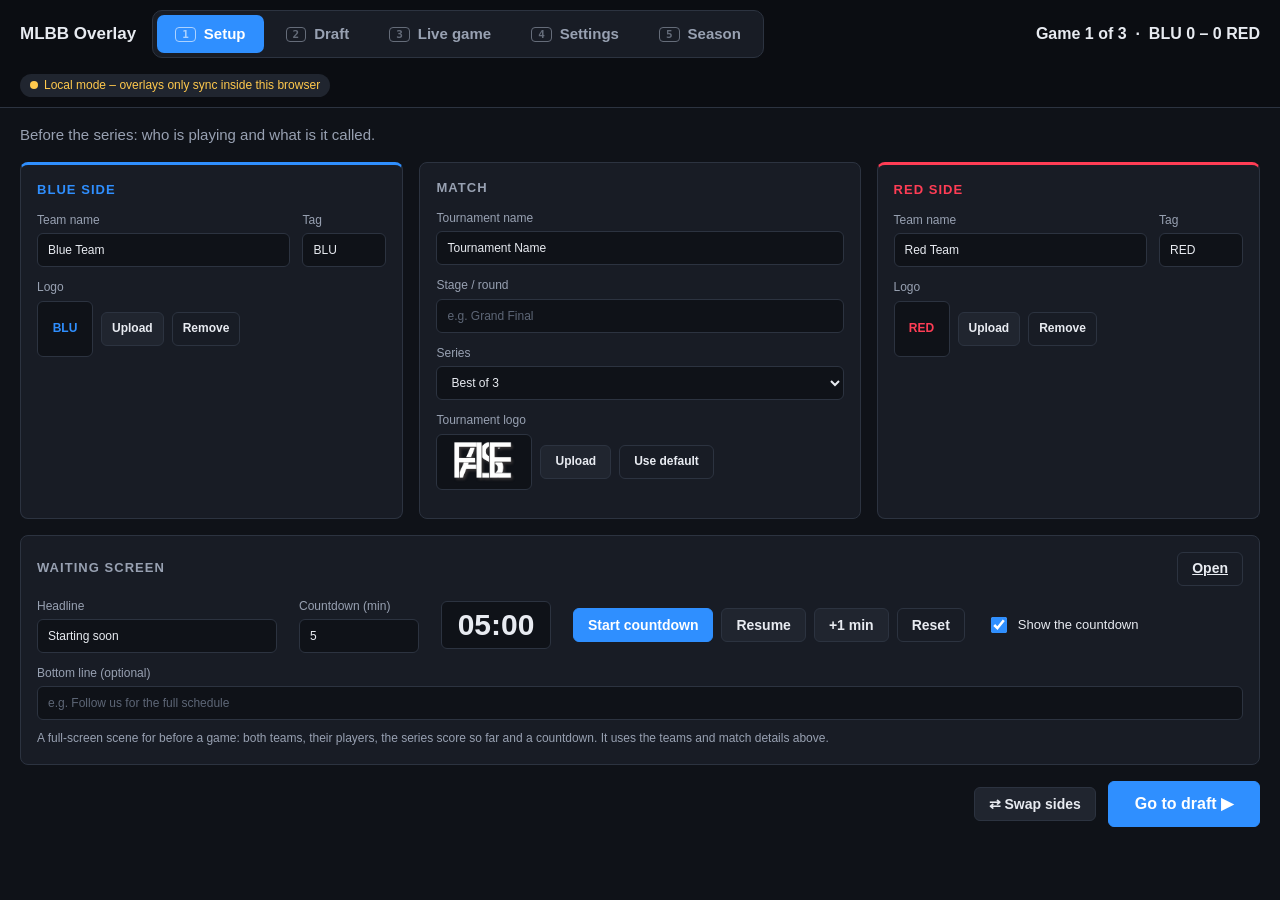
==== control.html @ 4f5f2309 "Centre stage, Season tab, picks position and draft backdrop - Picks position: along the bottom or do" ====
<!DOCTYPE html>
<html lang="en">
<head>
    <meta charset="UTF-8">
    <meta name="viewport" content="width=device-width, initial-scale=1.0">
    <title>MLBB Overlay Control</title>
    <link rel="stylesheet" href="css/control.css">
</head>
<body>
<header class="topbar">
    <h1>MLBB Overlay</h1>
    <!-- One tab per moment of the broadcast, so only what is needed right now is on screen. -->
    <div class="tabs" role="tablist">
        <button type="button" class="tab" role="tab" data-tab="setup"><kbd>1</kbd> Setup</button>
        <button type="button" class="tab" role="tab" data-tab="draft"><kbd>2</kbd> Draft</button>
        <button type="button" class="tab" role="tab" data-tab="live"><kbd>3</kbd> Live game</button>
        <button type="button" class="tab" role="tab" data-tab="settings"><kbd>4</kbd> Settings</button>
        <button type="button" class="tab" role="tab" data-tab="season"><kbd>5</kbd> Season</button>
    </div>
    <div class="summary" id="summary"></div>
    <span class="status" id="status">Connecting…</span>
</header>

<main>
    <!-- ================= SETUP: who is playing ================= -->
    <section class="panel" data-panel="setup">
        <p class="lead">Before the series: who is playing and what is it called.</p>
        <div class="row3">
            <div class="card team blue" id="team-blue"></div>

            <div class="card match">
                <h2>Match</h2>
                <label class="field">Tournament name
                    <input type="text" data-bind="tournament.name" placeholder="Tournament name">
                </label>
                <label class="field">Stage / round
                    <input type="text" data-bind="tournament.stage" placeholder="e.g. Grand Final">
                </label>
                <label class="field">Series
                    <select data-bind="tournament.bestOf" data-num>
                        <option value="1">Best of 1</option>
                        <option value="3">Best of 3</option>
                        <option value="5">Best of 5</option>
                        <option value="7">Best of 7</option>
                    </select>
                </label>
                <div class="field">Tournament logo
                    <div class="logo-row">
                        <div class="logo-preview wide" id="tour-logo-preview"></div>
                        <label class="btn">Upload<input type="file" accept="image/*" id="tour-logo-file" hidden></label>
                        <button type="button" class="btn ghost" data-act="tour-logo-clear">Use default</button>
                    </div>
                </div>
            </div>

            <div class="card team red" id="team-red"></div>
        </div>
        <div class="card">
            <div class="card-head">
                <h2>Waiting screen</h2>
                <a class="btn ghost" href="idle.html" target="_blank">Open</a>
            </div>
            <div class="options idle-row">
                <label class="field medium">Headline
                    <input type="text" list="idle-titles" data-bind="idle.title" placeholder="Starting soon">
                </label>
                <label class="field small">Countdown (min)<input type="number" min="0" max="180" data-bind="idle.minutes" data-num></label>
                <div class="timer-box" id="idle-left">05:00</div>
                <div class="actions">
                    <button type="button" class="btn primary" data-act="idle-start">Start countdown</button>
                    <button type="button" class="btn" data-act="idle-toggle" id="idle-toggle">Pause</button>
                    <button type="button" class="btn" data-act="idle-add">+1 min</button>
                    <button type="button" class="btn ghost" data-act="idle-reset">Reset</button>
                </div>
                <label class="check"><input type="checkbox" data-bind="idle.showTimer"> Show the countdown</label>
            </div>
            <label class="field idle-msg-field">Bottom line (optional)
                <input type="text" data-bind="idle.message" placeholder="e.g. Follow us for the full schedule">
            </label>
            <datalist id="idle-titles">
                <option value="Starting soon"></option>
                <option value="Next game starting soon"></option>
                <option value="Be right back"></option>
                <option value="Break time"></option>
                <option value="Thanks for watching"></option>
            </datalist>
            <p class="hint">A full-screen scene for before a game: both teams, their players, the series score so far and a countdown. It uses the teams and match details above.</p>
        </div>

        <div class="next-step">
            <button type="button" class="btn" data-act="swap-sides">⇄ Swap sides</button>
            <button type="button" class="btn primary big" data-goto="draft">Go to draft ▶</button>
        </div>
    </section>

    <!-- ================= DRAFT: picks and bans only ================= -->
    <section class="panel" data-panel="draft">
        <div class="card draft">
            <div class="draft-head">
                <div class="phase-box" id="phase-box">
                    <span class="phase-step" id="phase-step"></span>
                    <span class="phase-name" id="phase-name"></span>
                </div>
                <div class="timer-box" id="timer-box">60</div>
                <div class="actions">
                    <button type="button" class="btn primary" data-act="timer-toggle" id="timer-toggle">Start timer</button>
                    <button type="button" class="btn" data-act="timer-restart">Restart timer</button>
                    <button type="button" class="btn" data-act="step-prev">◀ Previous phase</button>
                    <button type="button" class="btn" data-act="step-next">Next phase ▶</button>
                    <button type="button" class="btn" data-act="undo" id="undo">Undo</button>
                    <button type="button" class="btn ghost danger" data-act="reset-draft">Reset draft</button>
                </div>
                <label class="check onair"><input type="checkbox" data-bind="draft.visible"> Draft overlay on screen</label>
            </div>

            <div class="effect-row">
                <span class="effect-label">Battlefield effect</span>
                <select class="effect-select" aria-label="Battlefield effect"></select>
                <input type="text" class="effect-input" data-bind="tournament.effect" placeholder="or type another" aria-label="Battlefield effect, typed">
            </div>

            <div class="board">
                <div class="board-side blue" id="board-blue"></div>
                <div class="board-side red" id="board-red"></div>
            </div>
            <p class="hint" id="target-hint"></p>
            <div class="played" id="played" hidden>
                <div class="played-side blue" id="played-blue"></div>
                <div class="played-side red" id="played-red"></div>
                <div class="played-foot">
                    <span class="hint">These stay locked when you reset the draft, so a draft can be redone mid-series.</span>
                    <button type="button" class="btn ghost danger" id="clear-played" data-act="clear-played">Clear played heroes</button>
                </div>
            </div>

            <div class="picker">
                <div class="picker-head">
                    <input type="search" id="search" placeholder="Search hero…  (press / to focus, Enter to lock the first result)" autocomplete="off">
                    <div class="roles" id="roles"></div>
                </div>
                <div class="hero-grid" id="hero-grid"></div>
            </div>
        </div>
        <div class="next-step" id="draft-done" hidden>
            <span>Draft complete.</span>
            <button type="button" class="btn primary big" data-goto="live">Go to live game ▶</button>
        </div>
    </section>

    <!-- ================= LIVE: the game is being played ================= -->
    <section class="panel" data-panel="live">
        <div class="card scorecard">
            <div class="score-side blue">
                <div class="score-name" id="live-name-blue"></div>
                <div class="stepper huge">
                    <button type="button" data-act="score-down" data-side="blue" aria-label="Remove a blue win">−</button>
                    <output id="score-blue">0</output>
                    <button type="button" data-act="score-up" data-side="blue" aria-label="Add a blue win">+</button>
                </div>
                <div class="stats-ctl" id="stats-blue"></div>
            </div>
            <div class="score-mid">
                <div class="score-label">Game</div>
                <div class="stepper">
                    <button type="button" data-act="game-down" aria-label="Previous game">−</button>
                    <output id="game-no">1</output>
                    <button type="button" id="game-up" data-act="game-up" aria-label="Next game number">+</button>
                </div>
                <div class="score-label" id="series-label"></div>
                <label class="check onair"><input type="checkbox" data-bind="scoreboard.visible"> Scoreboard on screen</label>
            </div>
            <div class="score-side red">
                <div class="score-name" id="live-name-red"></div>
                <div class="stepper huge">
                    <button type="button" data-act="score-down" data-side="red" aria-label="Remove a red win">−</button>
                    <output id="score-red">0</output>
                    <button type="button" data-act="score-up" data-side="red" aria-label="Add a red win">+</button>
                </div>
                <div class="stats-ctl" id="stats-red"></div>
            </div>
            <div class="effect-row">
                <span class="effect-label">Battlefield effect</span>
                <select class="effect-select" aria-label="Battlefield effect"></select>
                <input type="text" class="effect-input" data-bind="tournament.effect" placeholder="or type another" aria-label="Battlefield effect, typed">
            </div>
        </div>

        <div class="card">
            <div class="card-head">
                <h2>Announce on screen</h2>
                <button type="button" class="btn ghost" id="event-hide">Hide banner now</button>
            </div>
            <div class="events" id="events"></div>
            <p class="hint">One press plays the animation once on the scoreboard overlay. Nothing plays by itself.</p>
        </div>

        <div class="card">
            <div class="card-head">
                <h2>MVP of the game</h2>
                <label class="check onair"><input type="checkbox" data-bind="mvp.visible"> MVP screen on</label>
            </div>
            <div class="mvp-picks">
                <div class="mvp-side blue" id="mvp-picks-blue"></div>
                <div class="mvp-side red" id="mvp-picks-red"></div>
            </div>
            <div class="options mvp-fields">
                <label class="field medium">Player name<input type="text" data-bind="mvp.player" placeholder="Pick a hero above"></label>
                <label class="field tiny">Kills<input type="text" inputmode="numeric" data-bind="mvp.k"></label>
                <label class="field tiny">Deaths<input type="text" inputmode="numeric" data-bind="mvp.d"></label>
                <label class="field tiny">Assists<input type="text" inputmode="numeric" data-bind="mvp.a"></label>
                <label class="field small mvp-extra">Gold<input type="text" data-bind="mvp.gold" placeholder="e.g. 12.4k"></label>
                <label class="field small mvp-extra">Damage<input type="text" data-bind="mvp.damage" placeholder="e.g. 86k"></label>
                <label class="field small mvp-extra">Rating<input type="text" data-bind="mvp.rating" placeholder="e.g. 11.2"></label>
                <label class="check"><input type="checkbox" data-bind="mvp.kdaOnly"> KDA only</label>
                <button type="button" class="btn ghost" data-act="mvp-clear">Clear MVP</button>
            </div>
            <div class="options mvp-fields mvp-loop">
                <label class="check"><input type="checkbox" data-bind="mvp.loop"> Alternate with the winning team</label>
                <label class="field tiny">Seconds each<input type="number" min="3" max="120" data-bind="mvp.seconds" data-num></label>
                <label class="field medium">Winning team
                    <select id="mvp-winner" aria-label="Winning team"></select>
                </label>
            </div>
            <p class="hint">Click the MVP&rsquo;s hero, type the numbers from the results screen, then switch the screen on. Do this before pressing who won below, because that clears the picks. The MVP itself stays as it is until you change it. With &ldquo;Alternate&rdquo; ticked the screen loops between the winning team and the MVP; pressing who won sets the winner for you.</p>
        </div>

        <div class="card">
            <h2>Game finished &ndash; who won?</h2>
            <div class="winners">
                <button type="button" class="wbtn blue" id="win-blue" data-act="win" data-side="blue"></button>
                <button type="button" class="wbtn red" id="win-red" data-act="win" data-side="red"></button>
            </div>
            <p class="result" id="series-result" hidden></p>
            <div class="actions">
                <label class="check"><input type="checkbox" id="swap-on-next"> Swap sides for the next game</label>
                <button type="button" class="btn ghost" id="next-game" data-act="next-game">Next game without a result</button>
                <button type="button" class="btn ghost danger" data-act="reset-series">Reset series</button>
            </div>
            <p class="hint">One press adds the win, bumps the game number, clears the draft and takes you to the Draft tab. If that win decides the series, it only adds the win. Pressed the wrong one? Use Undo on the Draft tab, or the &minus; next to the score.</p>
        </div>
    </section>

    <!-- ================= SETTINGS: set once, then leave alone ================= -->
    <section class="panel" data-panel="settings">
        <div class="card design-card">
            <h2>Show design</h2>
            <div class="options">
                <label class="field medium">One look for the draft, scoreboard and MVP screen
                    <select data-bind="design" id="design">
                        <option value="classic">Classic</option>
                        <option value="slant">Slant</option>
                        <option value="glass">Glass</option>
                        <option value="studio">Studio</option>
                        <option value="neon">Neon</option>
                        <option value="prestige">Prestige</option>
                        <option value="championship">Championship</option>
                    </select>
                </label>
                <p class="hint" id="design-hint"></p>
            </div>
        </div>
        <div class="row2">
            <div class="card">
                <h2>Draft overlay</h2>
                <div class="options">
                    <label class="field small">Draft mode
                        <select data-bind="draft.mode">
                            <option value="normal">Normal</option>
                            <option value="fearless">Fearless</option>
                        </select>
                    </label>
                    <label class="field medium" id="scope-field" hidden>Played heroes are locked for
                        <select data-bind="draft.fearlessScope">
                            <option value="both">Both teams</option>
                            <option value="team">Only the team that picked them</option>
                        </select>
                    </label>
                    <label class="field medium">Picks position
                        <select data-bind="draft.layout">
                            <option value="auto">Follow the design</option>
                            <option value="bottom">Along the bottom</option>
                            <option value="sides">Left and right edges</option>
                        </select>
                    </label>
                    <label class="field medium">Centre stage (picks on the edges)
                        <select data-bind="draft.stage">
                            <option value="off">Off &ndash; leave it clear</option>
                            <option value="story">Draft story</option>
                            <option value="info">Season info</option>
                            <option value="media">Media</option>
                        </select>
                    </label>
                    <label class="field small">Bans per team
                        <select data-bind="draft.banCount" data-num id="ban-count">
                            <option value="5">5</option>
                            <option value="3">3</option>
                        </select>
                    </label>
                    <label class="field small">Ban time (s)<input type="number" min="5" max="300" data-bind="draft.banTime" data-num></label>
                    <label class="field small">Pick time (s)<input type="number" min="5" max="300" data-bind="draft.pickTime" data-num></label>
                </div>
                <label class="check"><input type="checkbox" data-bind="draft.background"> Animated background behind the draft (fills the whole screen, in the show design)</label>
                <label class="check"><input type="checkbox" data-bind="draft.autoTimer"> Start the timer automatically on each new phase</label>
                <label class="check"><input type="checkbox" data-bind="draft.autoAdvance"> Skip to the next phase when the timer hits 0</label>
                <p class="hint" id="stage-hint"></p>
                <p class="hint">Picks position works with every design. &ldquo;Follow the design&rdquo; puts them along the bottom, except in Studio where they go down the left and right edges. Bans per team can only be changed before the draft starts.</p>
            </div>

            <div class="card">
                <h2>Scoreboard overlay</h2>
                <div class="options">
                    <label class="field medium">Layout
                        <select data-bind="scoreboard.layout">
                            <option value="split">Split – either side of the in-game score</option>
                            <option value="bar">Bar – one solid strip</option>
                        </select>
                    </label>
                    <label class="field small">Centre gap (px)<input type="number" min="0" max="1200" step="10" data-bind="scoreboard.gap" data-num></label>
                    <label class="field small">Top offset (px)<input type="number" min="0" max="1000" step="2" data-bind="scoreboard.top" data-num></label>
                </div>
                <label class="check"><input type="checkbox" data-bind="scoreboard.showInfo"> Show tournament / game info</label>
                <label class="check"><input type="checkbox" data-bind="scoreboard.showStats"> Show turrets / turtles / lords under each team</label>
                <hr>
                <div class="options">
                    <label class="check"><input type="checkbox" data-bind="scoreboard.showEffect"> Show the battlefield effect panel</label>
                    <label class="field small">Panel corner
                        <select data-bind="scoreboard.effectSide">
                            <option value="right">Top right</option>
                            <option value="left">Top left</option>
                        </select>
                    </label>
                    <label class="field small">Panel top (px)<input type="number" min="0" max="1000" step="2" data-bind="scoreboard.effectTop" data-num></label>
                </div>
                <hr>
                <div class="options">
                    <label class="field medium">Centre of the bar
                        <select data-bind="scoreboard.middle" id="sb-middle">
                            <option value="info">Tournament / game text</option>
                            <option value="logo">Tournament logo</option>
                            <option value="image">Custom image</option>
                        </select>
                    </label>
                    <div class="field" id="sb-image-field" hidden>Custom image
                        <div class="logo-row">
                            <div class="logo-preview wide" id="sb-image-preview"></div>
                            <label class="btn">Upload<input type="file" accept="image/*" data-image="scoreboard" hidden></label>
                            <button type="button" class="btn ghost" data-act="sb-image-clear">Remove</button>
                        </div>
                    </div>
                </div>
                <p class="hint" id="sb-middle-hint"></p>
                <p class="hint">In Split layout, widen the centre gap until the two plates clear the game’s own kill / gold display.</p>
            </div>
        </div>

        <div class="row2">
            <div class="card">
                <h2>Announcement banner</h2>
                <div class="options">
                    <label class="field small">Top offset (px)<input type="number" min="0" max="900" step="10" data-bind="banner.top" data-num></label>
                    <label class="field small">Stays for (s)<input type="number" min="2" max="20" data-bind="banner.seconds" data-num></label>
                </div>
                <p class="hint">Where the Turtle / Lord banners appear on the scoreboard overlay and how long they stay.</p>
            </div>

            <div class="card">
                <h2>OBS browser sources</h2>
                <div class="url-row"><span>Draft</span><code id="url-draft"></code><button type="button" class="btn" data-copy="url-draft">Copy</button><a class="btn ghost" href="draft.html" target="_blank">Open</a></div>
                <div class="url-row"><span>Scoreboard</span><code id="url-scoreboard"></code><button type="button" class="btn" data-copy="url-scoreboard">Copy</button><a class="btn ghost" href="scoreboard.html" target="_blank">Open</a></div>
                <div class="url-row"><span>MVP</span><code id="url-mvp"></code><button type="button" class="btn" data-copy="url-mvp">Copy</button><a class="btn ghost" href="mvp.html" target="_blank">Open</a></div>
                <div class="url-row"><span>Waiting</span><code id="url-idle"></code><button type="button" class="btn" data-copy="url-idle">Copy</button><a class="btn ghost" href="idle.html" target="_blank">Open</a></div>
                <p class="hint" id="url-hint">Add each as a Browser source at 1920 × 1080. The background is transparent inside OBS. <a href="index.html">Setup guide</a></p>
            </div>
        </div>
    </section>

    <!-- ================= SEASON: standings, schedule, bracket ================= -->
    <section class="panel" data-panel="season">
        <p class="lead">The whole season in one place. It shows in the middle of the draft overlay when the centre stage is set to &ldquo;Season info&rdquo;. Any section left empty is skipped.</p>
        <div class="card">
            <div class="card-head">
                <h2>Season file</h2>
                <div class="actions">
                    <button type="button" class="btn" id="season-export">Export</button>
                    <label class="btn">Import<input type="file" accept=".json,application/json" id="season-import" hidden></label>
                    <button type="button" class="btn ghost danger" data-act="season-clear">Clear season</button>
                </div>
            </div>
            <div class="options">
                <label class="field medium">Season name<input type="text" data-bind="season.title" placeholder="e.g. Season 3"></label>
                <label class="field small">Seconds per page<input type="number" min="4" max="120" data-bind="season.seconds" data-num></label>
            </div>
            <p class="hint" id="season-note">Export saves everything on this tab to a file. Import replaces it with a file you exported earlier.</p>
        </div>

        <div class="card">
            <div class="card-head"><h2>Hero records</h2><button type="button" class="btn ghost danger" id="season-heroes-clear" data-act="season-heroes-clear">Clear hero records</button></div>
            <div class="htable" id="season-heroes"></div>
            <p class="hint">Counted for you: each time you press who won on the Live game tab, that game&rsquo;s picks and bans are added. The draft overlay shows a hero&rsquo;s record when it is picked or banned. Undo takes a game back out, and the records travel with Export and Import.</p>
        </div>

        <div class="card">
            <div class="card-head"><h2>Standings</h2><button type="button" class="btn" data-act="season-add" data-list="standings">+ Add team</button></div>
            <div class="stable" id="season-standings"></div>
            <p class="hint">Shown sorted by points, then wins. Leave points empty if you only track wins and losses.</p>
        </div>

        <div class="card">
            <div class="card-head"><h2>Schedule</h2><button type="button" class="btn" data-act="season-add" data-list="schedule">+ Add match</button></div>
            <div class="stable" id="season-schedule"></div>
            <p class="hint">Dates and times are Philippine time and show that way for everyone, whatever the computer&rsquo;s own clock is set to. Matches are listed in date order. &ldquo;Score&rdquo; can be a result such as 2 &ndash; 1, or left empty for a match still to play.</p>
        </div>

        <div class="card">
            <div class="card-head"><h2>Bracket</h2><button type="button" class="btn" data-act="season-add" data-list="bracket">+ Add match</button></div>
            <div class="stable" id="season-bracket"></div>
            <p class="hint">Matches with the same round name share a column, in the order the rounds first appear. Up to four rounds of four matches fit on a page.</p>
        </div>
    </section>
</main>

<script src="js/heroes.js"></script>
<script src="js/events.js"></script>
<script src="js/store.js"></script>
<script src="js/control.js"></script>
</body>
</html>
---- css/control.css ----
:root {
    --bg: #0f1218;
    --card: #181c25;
    --card-2: #20252f;
    --line: #2c3340;
    --text: #e8ebf1;
    --muted: #98a1b2;
    --blue: #2f8fff;
    --red: #ff3d55;
    --gold: #ffc94d;
    --ok: #36c275;
    --radius: 8px;
}

* { box-sizing: border-box; }
[hidden] { display: none !important; }

body {
    margin: 0;
    background: var(--bg);
    color: var(--text);
    font: 14px/1.45 'Segoe UI', Roboto, Arial, sans-serif;
}

.blue { --team: var(--blue); }
.red { --team: var(--red); }

/* ---- top bar ---- */
.topbar {
    position: sticky;
    top: 0;
    z-index: 5;
    display: flex;
    align-items: center;
    gap: 16px;
    flex-wrap: wrap;
    padding: 10px 20px;
    background: #0b0d12;
    border-bottom: 1px solid var(--line);
}
.topbar h1 { margin: 0; font-size: 17px; font-weight: 700; }
.topbar a { color: var(--blue); text-decoration: none; }
.topbar a:hover { text-decoration: underline; }
.status { padding: 3px 10px; border-radius: 999px; font-size: 12px; background: var(--card-2); color: var(--muted); }
.status::before { content: ''; display: inline-block; width: 8px; height: 8px; margin-right: 6px; border-radius: 50%; background: currentColor; }
.status.ok { color: var(--ok); }
.status.warn { color: var(--gold); }
.status.bad { color: var(--red); }

main { max-width: 1560px; margin: 0 auto; padding: 16px 20px 40px; display: flex; flex-direction: column; gap: 16px; }
.row3 { display: grid; grid-template-columns: 1fr 1.15fr 1fr; gap: 16px; }
.row2 { display: grid; grid-template-columns: 1fr 1fr; gap: 16px; }

.card {
    background: var(--card);
    border: 1px solid var(--line);
    border-radius: var(--radius);
    padding: 16px;
    min-width: 0;
}
.card.team { border-top: 3px solid var(--team); }
.card h2 { margin: 0 0 12px; font-size: 13px; font-weight: 700; letter-spacing: 0.08em; text-transform: uppercase; color: var(--muted); }
.card.team h2 { color: var(--team); }
hr { border: 0; border-top: 1px solid var(--line); margin: 14px 0; }

/* ---- form controls ---- */
.field { display: flex; flex-direction: column; gap: 4px; margin-bottom: 12px; font-size: 12px; color: var(--muted); min-width: 0; }
.field.grow { flex: 1 1 0; }
.field.tag { width: 84px; }
.field.small { width: 120px; margin-bottom: 0; }
.inline { display: flex; gap: 12px; align-items: flex-start; flex-wrap: wrap; }
.inline > .field:not(.tag):not(.small):not(.fixed) { flex: 1 1 140px; }
.team .logo-row { flex-wrap: nowrap; }
.team .logo-row .btn { padding: 0 10px; }

input[type='text'], input[type='number'], input[type='search'], input[type='datetime-local'], select {
    width: 100%;
    height: 34px;
    padding: 0 10px;
    color: var(--text);
    background: var(--bg);
    border: 1px solid var(--line);
    border-radius: 6px;
    font: inherit;
}
input:focus-visible, select:focus-visible, button:focus-visible, .btn:focus-within {
    outline: 2px solid var(--blue);
    outline-offset: 1px;
}
input::placeholder { color: #5d6676; }

.btn, .stepper button, .chip {
    display: inline-flex;
    align-items: center;
    justify-content: center;
    height: 34px;
    padding: 0 14px;
    color: var(--text);
    background: var(--card-2);
    border: 1px solid var(--line);
    border-radius: 6px;
    font: inherit;
    font-weight: 600;
    white-space: nowrap;
    cursor: pointer;
    user-select: none;
}
.btn:hover, .stepper button:hover, .chip:hover { background: #2a3140; border-color: #3c4658; }
.btn:active, .stepper button:active { transform: translateY(1px); }
.btn:disabled, .stepper button:disabled { opacity: 0.45; cursor: default; }
.btn.primary { background: var(--blue); border-color: var(--blue); color: #fff; }
.btn.primary:hover { background: #4a9eff; }
.btn.ghost { background: transparent; }
.btn.danger { color: #ff8090; border-color: #5a2a33; }
.btn.danger:hover { background: #3a1c22; }
.btn[data-armed] { background: var(--red); border-color: var(--red); color: #fff; }

.actions { display: flex; gap: 8px; flex-wrap: wrap; align-items: center; }
.check { display: flex; align-items: center; gap: 8px; color: var(--text); font-size: 13px; cursor: pointer; }
.check input { width: 16px; height: 16px; accent-color: var(--blue); }
.match .check { margin-top: 12px; }
.hint { margin: 10px 0 0; font-size: 12px; color: var(--muted); }

.stepper { display: inline-flex; align-items: center; gap: 6px; }
.stepper button { width: 34px; padding: 0; font-size: 18px; }
.stepper output { min-width: 34px; text-align: center; font-size: 18px; font-weight: 700; color: var(--text); }
.stepper.big output { min-width: 44px; font-size: 28px; color: var(--team); }

.logo-row { display: flex; align-items: center; gap: 8px; flex-wrap: wrap; }
.logo-preview {
    width: 56px;
    height: 56px;
    display: flex;
    align-items: center;
    justify-content: center;
    background: var(--bg);
    border: 1px solid var(--line);
    border-radius: 6px;
    color: var(--team, var(--muted));
    font-weight: 700;
    overflow: hidden;
}
.logo-preview.wide { width: 96px; }
.logo-preview img { width: 100%; height: 100%; object-fit: contain; padding: 4px; }

/* ---- draft ---- */
.draft-head { display: flex; align-items: center; gap: 14px; flex-wrap: wrap; margin-bottom: 12px; }
.draft-head h2 { margin: 0; }
.phase-box {
    display: flex;
    flex-direction: column;
    min-width: 230px;
    padding: 6px 12px;
    border-left: 4px solid var(--team, var(--gold));
    background: var(--card-2);
    border-radius: 0 6px 6px 0;
}
.phase-step { font-size: 11px; color: var(--muted); text-transform: uppercase; letter-spacing: 0.06em; }
.phase-name { font-size: 16px; font-weight: 700; text-transform: capitalize; color: var(--team, var(--gold)); }
.timer-box {
    min-width: 70px;
    padding: 0 12px;
    height: 48px;
    display: flex;
    align-items: center;
    justify-content: center;
    font-size: 30px;
    font-weight: 700;
    font-variant-numeric: tabular-nums;
    background: var(--bg);
    border: 1px solid var(--line);
    border-radius: 6px;
}
.timer-box.low { color: var(--red); border-color: var(--red); }

.options { display: flex; gap: 10px 22px; flex-wrap: wrap; align-items: flex-end; margin-bottom: 14px; }
.options .check { height: 34px; }

.board { display: grid; grid-template-columns: 1fr 1fr; gap: 20px; }
.board-side { min-width: 0; }
.board-title { font-size: 15px; font-weight: 700; color: var(--team); margin-bottom: 8px; white-space: nowrap; overflow: hidden; text-overflow: ellipsis; }
.board-side.red .board-title { text-align: right; }
.slots { display: flex; gap: 8px; margin-bottom: 8px; }
.board-side.red .slots { flex-direction: row-reverse; }
.pick-col { flex: 1 1 0; min-width: 0; display: flex; flex-direction: column; gap: 6px; }
.pick-col input { height: 30px; font-size: 13px; text-align: center; padding: 0 6px; }

.slot {
    position: relative;
    display: block;
    width: 100%;
    padding: 0;
    overflow: hidden;
    color: var(--text);
    background: var(--bg);
    border: 2px solid var(--line);
    border-radius: 6px;
    font: inherit;
    cursor: pointer;
}
.slot.ban { flex: 0 0 64px; width: 64px; height: 56px; }
.slot.pick { height: 132px; }
.slot img { position: absolute; inset: 0; width: 100%; height: 100%; object-fit: cover; object-position: 50% 10%; pointer-events: none; }
.slot.ban img { filter: grayscale(1) brightness(0.75); }
.slot .snum { position: absolute; inset: 0; display: flex; align-items: center; justify-content: center; font-size: 11px; color: #5d6676; text-transform: uppercase; }
.slot.filled .snum { display: none; }
.slot .sname {
    position: absolute;
    left: 0;
    right: 0;
    bottom: 0;
    padding: 12px 4px 3px;
    font-size: 12px;
    font-weight: 600;
    text-align: center;
    white-space: nowrap;
    overflow: hidden;
    text-overflow: ellipsis;
    background: linear-gradient(to top, rgba(0, 0, 0, 0.9), transparent);
}
.slot.ban .sname { font-size: 10px; padding-top: 8px; }
.slot:not(.filled) .sname { display: none; }
.slot:hover { border-color: #55627a; }
.slot.current { border-color: var(--team); border-style: dashed; }
.slot.current .snum { color: var(--team); }
.slot.target { border-style: solid; border-color: var(--gold); box-shadow: 0 0 0 3px rgba(255, 201, 77, 0.3); }
.slot.target .snum { color: var(--gold); font-weight: 700; }

/* ---- hero picker ---- */
.picker { margin-top: 16px; border-top: 1px solid var(--line); padding-top: 14px; }
.picker-head { display: flex; gap: 12px; flex-wrap: wrap; align-items: center; margin-bottom: 12px; }
.picker-head input { flex: 1 1 280px; max-width: 520px; height: 38px; }
.roles { display: flex; gap: 6px; flex-wrap: wrap; }
.chip { height: 30px; padding: 0 12px; border-radius: 999px; font-weight: 500; font-size: 13px; }
.chip.on { background: var(--text); color: var(--bg); border-color: var(--text); }

.hero-grid { display: grid; grid-template-columns: repeat(auto-fill, minmax(78px, 1fr)); gap: 6px; }
.hero {
    position: relative;
    height: 96px;
    padding: 0;
    overflow: hidden;
    color: var(--text);
    background: var(--card-2);
    border: 2px solid transparent;
    border-radius: 6px;
    font: inherit;
    cursor: pointer;
}
.hero img { position: absolute; inset: 0; width: 100%; height: 100%; object-fit: cover; object-position: 50% 8%; }
.hero.noimg img { display: none; }
.hero span {
    position: absolute;
    left: 0;
    right: 0;
    bottom: 0;
    padding: 14px 3px 3px;
    font-size: 11px;
    font-weight: 600;
    line-height: 1.15;
    text-align: center;
    background: linear-gradient(to top, rgba(0, 0, 0, 0.92) 40%, transparent);
}
.hero.noimg span { top: 0; display: flex; align-items: center; justify-content: center; padding: 4px; font-size: 12px; background: none; }
.hero:hover:not(:disabled) { border-color: var(--gold); transform: translateY(-1px); }
.hero:disabled { cursor: not-allowed; opacity: 0.28; filter: grayscale(1); }
.hero em { display: none; }
.hero.locked { opacity: 0.5; }
.hero.locked em {
    display: block;
    position: absolute;
    top: 4px;
    left: 4px;
    padding: 1px 5px;
    font-size: 10px;
    font-style: normal;
    font-weight: 700;
    color: #1b1400;
    background: var(--gold);
    border-radius: 3px;
}

/* ---- fearless: heroes already played this series ---- */
.field.medium { width: 240px; margin-bottom: 0; }
.played { display: grid; grid-template-columns: 1fr 1fr; gap: 20px; margin-top: 14px; padding: 12px; background: var(--bg); border: 1px solid var(--line); border-radius: 6px; }
.played-title { font-size: 12px; font-weight: 700; color: var(--team); margin-bottom: 6px; }
.played .hint { margin: 0; }
.played-foot { grid-column: 1 / -1; display: flex; align-items: center; justify-content: space-between; gap: 12px; flex-wrap: wrap; }
.played-row { display: flex; gap: 6px; flex-wrap: wrap; align-items: center; margin-bottom: 6px; }
.played-row span { width: 54px; font-size: 12px; color: var(--muted); }
.pchip { height: 24px; padding: 0 8px; color: var(--text); background: var(--card-2); border: 1px solid var(--line); border-radius: 4px; font: inherit; font-size: 12px; cursor: context-menu; }

/* ---- OBS urls ---- */
.url-row { display: flex; align-items: center; gap: 10px; margin-bottom: 8px; }
.url-row span { width: 84px; color: var(--muted); font-size: 12px; }
.url-row code { flex: 1 1 0; min-width: 0; padding: 7px 10px; overflow-x: auto; white-space: nowrap; background: var(--bg); border: 1px solid var(--line); border-radius: 6px; font: 12px Consolas, monospace; }

@media (max-width: 1100px) {
    .row3, .row2, .board { grid-template-columns: 1fr; }
    .board-side.red .slots { flex-direction: row; }
    .board-side.red .board-title { text-align: left; }
}

/* ---- tabs: one screen per moment of the broadcast ---- */
.tabs { display: flex; gap: 4px; padding: 4px; background: var(--card); border: 1px solid var(--line); border-radius: 10px; }
.tab {
    display: inline-flex;
    align-items: center;
    gap: 8px;
    height: 38px;
    padding: 0 18px;
    color: var(--muted);
    background: transparent;
    border: 0;
    border-radius: 7px;
    font: inherit;
    font-size: 15px;
    font-weight: 700;
    cursor: pointer;
}
.tab:hover { color: var(--text); background: var(--card-2); }
.tab.on { color: #fff; background: var(--blue); }
.tab kbd { padding: 0 6px; font: 600 11px Consolas, monospace; color: inherit; border: 1px solid currentColor; border-radius: 4px; opacity: 0.6; }
.summary { margin-left: auto; font-size: 16px; font-weight: 700; font-variant-numeric: tabular-nums; white-space: pre; }

.panel { display: flex; flex-direction: column; gap: 16px; }
.lead { margin: 0; font-size: 15px; color: var(--muted); }
.next-step { display: flex; align-items: center; justify-content: flex-end; gap: 12px; font-weight: 600; }
.btn.big { height: 46px; padding: 0 26px; font-size: 16px; }
.card-head { display: flex; align-items: center; justify-content: space-between; gap: 12px; margin-bottom: 12px; }
.card-head h2 { margin: 0; }
.card > .check { margin-top: 10px; }
.check.onair { margin-left: auto; padding: 0 12px; height: 34px; border: 1px solid var(--line); border-radius: 6px; }
.check.onair:has(input:checked) { border-color: var(--ok); color: var(--ok); }
.check.onair input { accent-color: var(--ok); }

/* ---- live game: series score ---- */
.scorecard { display: grid; grid-template-columns: 1fr auto 1fr; align-items: center; gap: 24px; }
.score-side { display: flex; flex-direction: column; align-items: center; gap: 8px; min-width: 0; padding: 10px; border-top: 3px solid var(--team); border-radius: 6px; background: var(--bg); }
.score-name { max-width: 100%; font-size: 20px; font-weight: 700; color: var(--team); white-space: nowrap; overflow: hidden; text-overflow: ellipsis; }
.score-mid { display: flex; flex-direction: column; align-items: center; gap: 6px; }
.score-mid .check.onair { margin: 8px 0 0; }
.score-label { font-size: 12px; color: var(--muted); text-transform: uppercase; letter-spacing: 0.08em; }
.stepper.huge { gap: 16px; }
.stepper.huge button { width: 56px; height: 56px; font-size: 30px; }
.stepper.huge output { min-width: 80px; font-size: 64px; line-height: 1; color: var(--team); font-variant-numeric: tabular-nums; }

/* ---- live game: announcement buttons ---- */
.events { display: grid; grid-template-columns: 1fr 1fr 1fr; gap: 16px; }
.ecol { display: flex; flex-direction: column; gap: 8px; min-width: 0; }
.ecol-title { font-size: 13px; font-weight: 700; color: var(--team, var(--muted)); text-transform: uppercase; letter-spacing: 0.06em; white-space: nowrap; overflow: hidden; text-overflow: ellipsis; }
.ecol.neutral .ecol-title { text-align: center; }
.ecol.red .ecol-title { text-align: right; }
.ebtn {
    display: flex;
    align-items: center;
    gap: 12px;
    height: 54px;
    padding: 0 14px;
    color: var(--text);
    background: var(--card-2);
    border: 1px solid var(--line);
    border-left: 5px solid var(--team, var(--gold));
    border-radius: 6px;
    font: inherit;
    font-size: 15px;
    font-weight: 700;
    text-align: left;
    cursor: pointer;
}
.ebtn i { flex: none; width: 30px; height: 30px; color: var(--team, var(--gold)); }
.ebtn i svg { display: block; width: 100%; height: 100%; }
.ebtn:hover { background: #2a3140; border-color: var(--team, var(--gold)); }
.ebtn:active { transform: translateY(1px); }
.ebtn.live { background: var(--team, var(--gold)); border-color: var(--team, var(--gold)); color: #0b0e14; }
.ebtn.live i { color: #0b0e14; }
.ebtn.live::after { content: 'ON SCREEN'; margin-left: auto; font-size: 11px; letter-spacing: 0.08em; }

/* ---- battlefield effect picker (Draft and Live) ---- */
.effect-row { display: flex; align-items: center; gap: 10px; flex-wrap: wrap; margin-bottom: 14px; }
.scorecard .effect-row { grid-column: 1 / -1; margin: 0; justify-content: center; }
.effect-label { font-size: 12px; color: var(--muted); text-transform: uppercase; letter-spacing: 0.08em; }
.effect-select { width: 220px; }
.effect-input { width: 180px !important; }

/* ---- live game: objective counters ---- */
.stats-ctl { display: flex; gap: 18px; flex-wrap: wrap; justify-content: center; margin-top: 4px; }
.stat { display: flex; align-items: center; gap: 6px; font-size: 12px; color: var(--muted); }
.stat i { width: 18px; height: 18px; color: var(--team); }
.stat i svg { display: block; width: 100%; height: 100%; }
.stat .stepper button { width: 28px; height: 28px; font-size: 16px; }
.stat .stepper output { min-width: 22px; font-size: 17px; }

.design-card .options { margin-bottom: 0; align-items: center; }
.design-card .field.medium { width: 360px; }
.design-card .hint { margin: 14px 0 0; font-size: 13px; }

/* ---- setup: waiting screen ---- */
.idle-row { align-items: center; margin-bottom: 12px; }
.idle-row .timer-box { min-width: 110px; }
.idle-msg-field { margin-bottom: 0; }

/* ---- season tab ---- */
.stable { display: flex; flex-direction: column; gap: 6px; }
.srow { display: flex; gap: 8px; align-items: center; }
.srow input, .srow.head span { flex: 1 1 0; width: 0; min-width: 0; }
.srow.head span { padding: 0 10px; font-size: 12px; color: var(--muted); }
.srow .btn, .srow.head i { flex: none; width: 38px; padding: 0; }
.hint.bad { color: #ff8090; }
.htable { display: grid; grid-template-columns: repeat(auto-fill, minmax(360px, 1fr)); gap: 2px 24px; }
.hrow { display: flex; gap: 8px; padding: 5px 10px; font-variant-numeric: tabular-nums; border-bottom: 1px solid var(--line); }
.hrow span { flex: 0 0 62px; text-align: right; }
.hrow span:first-child { flex: 1 1 0; min-width: 0; text-align: left; font-weight: 600; white-space: nowrap; overflow: hidden; text-overflow: ellipsis; }
.hrow.head { font-size: 12px; color: var(--muted); }
.hrow.head:not(:first-child) { display: none; }
input[type='datetime-local'] { color-scheme: dark; }

/* ---- live game: MVP ---- */
.mvp-picks { display: grid; grid-template-columns: 1fr 1fr; gap: 16px; margin-bottom: 14px; }
.mvp-side { display: grid; grid-template-columns: repeat(5, 1fr); gap: 8px; }
.mvp-side.red { direction: rtl; }
.mvp-pick {
    position: relative;
    height: 104px;
    padding: 0;
    overflow: hidden;
    direction: ltr;
    color: var(--text);
    background: var(--bg);
    border: 2px solid var(--line);
    border-radius: 6px;
    font: inherit;
    cursor: pointer;
}
.mvp-pick img { position: absolute; inset: 0; width: 100%; height: 100%; object-fit: cover; object-position: 50% 10%; }
.mvp-pick b, .mvp-pick span { position: absolute; left: 0; right: 0; padding: 0 4px; text-align: center; white-space: nowrap; overflow: hidden; text-overflow: ellipsis; }
.mvp-pick b { bottom: 18px; padding-top: 14px; font-size: 12px; background: linear-gradient(to top, rgba(0, 0, 0, 0.9), transparent); }
.mvp-pick span { bottom: 0; height: 18px; font-size: 11px; color: var(--team); background: rgba(0, 0, 0, 0.9); }
.mvp-pick:hover:not(:disabled) { border-color: var(--gold); }
.mvp-pick:disabled { cursor: default; opacity: 0.4; }
.mvp-pick:disabled b { position: static; display: block; padding: 0; line-height: 100px; background: none; color: #5d6676; }
.mvp-pick.on { border-color: var(--gold); box-shadow: 0 0 0 3px rgba(255, 201, 77, 0.35); }
.mvp-pick.on::after { content: 'MVP'; position: absolute; top: 4px; left: 4px; padding: 1px 6px; font-size: 11px; font-weight: 700; color: #1b1400; background: var(--gold); border-radius: 3px; }
.field.tiny { width: 76px; margin-bottom: 0; }
.mvp-fields { margin-bottom: 0; }
.mvp-loop { margin-top: 12px; padding-top: 12px; border-top: 1px solid var(--line); }
.mvp-fields input:disabled { opacity: 0.4; }

/* ---- live game: who won ---- */
.winners { display: grid; grid-template-columns: 1fr 1fr; gap: 16px; margin-bottom: 14px; }
.wbtn {
    height: 64px;
    padding: 0 18px;
    color: #fff;
    background: var(--team);
    border: 0;
    border-radius: 8px;
    font: inherit;
    font-size: 19px;
    font-weight: 700;
    white-space: nowrap;
    overflow: hidden;
    text-overflow: ellipsis;
    cursor: pointer;
}
.wbtn:hover:not(:disabled) { filter: brightness(1.15); }
.wbtn:active:not(:disabled) { transform: translateY(1px); }
.wbtn:disabled { opacity: 0.35; cursor: default; }
.result { margin: 0 0 14px; padding: 10px 14px; font-size: 16px; font-weight: 700; color: var(--gold); background: var(--bg); border: 1px solid var(--gold); border-radius: 6px; }

@media (max-width: 1100px) {
    .scorecard, .events, .winners, .mvp-picks { grid-template-columns: 1fr; }
    .mvp-side.red { direction: ltr; }
    .ecol.neutral .ecol-title, .ecol.red .ecol-title { text-align: left; }
    .summary { margin-left: 0; }
}
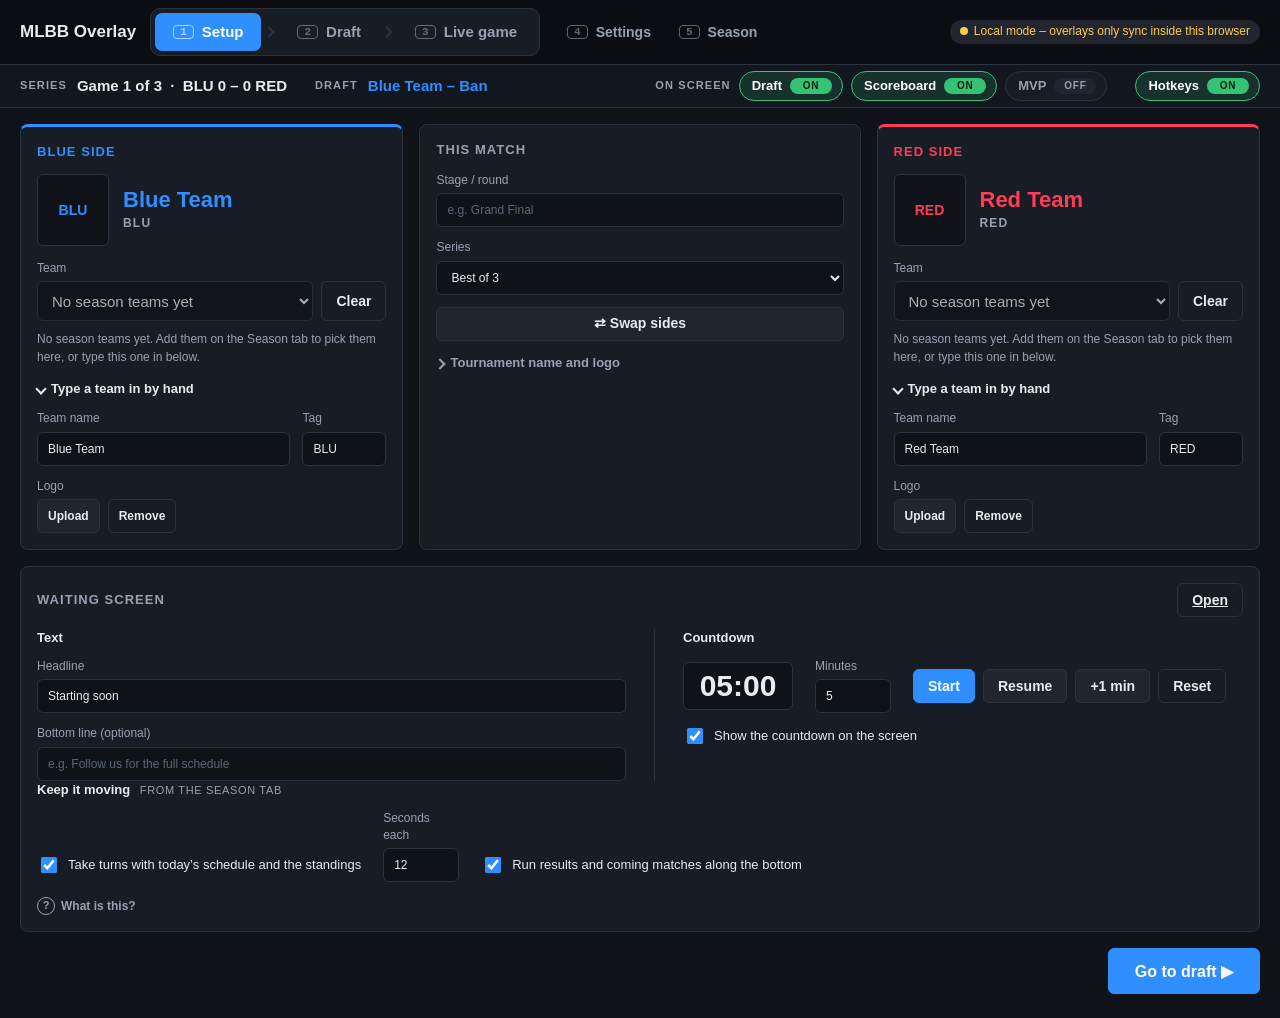
==== commit 602f526e: "Loading screen, hotkeys, control panel cleanup and season automation - Control panel: always-visible" ====
--- a/control.html
+++ b/control.html
@@ -7,32 +7,53 @@
     <link rel="stylesheet" href="css/control.css">
 </head>
 <body>
-<header class="topbar">
-    <h1>MLBB Overlay</h1>
-    <!-- One tab per moment of the broadcast, so only what is needed right now is on screen. -->
-    <div class="tabs" role="tablist">
-        <button type="button" class="tab" role="tab" data-tab="setup"><kbd>1</kbd> Setup</button>
-        <button type="button" class="tab" role="tab" data-tab="draft"><kbd>2</kbd> Draft</button>
-        <button type="button" class="tab" role="tab" data-tab="live"><kbd>3</kbd> Live game</button>
-        <button type="button" class="tab" role="tab" data-tab="settings"><kbd>4</kbd> Settings</button>
-        <button type="button" class="tab" role="tab" data-tab="season"><kbd>5</kbd> Season</button>
+<header class="topbar" id="topbar">
+    <div class="topbar-main">
+        <h1>MLBB Overlay</h1>
+        <!-- The show runs left to right: Setup, Draft, Live game. The two on the
+             right are set once and then left alone. -->
+        <div class="tabs" role="tablist">
+            <button type="button" class="tab" role="tab" data-tab="setup"><kbd>1</kbd> Setup</button>
+            <i class="tab-arrow" aria-hidden="true"></i>
+            <button type="button" class="tab" role="tab" data-tab="draft"><kbd>2</kbd> Draft</button>
+            <i class="tab-arrow" aria-hidden="true"></i>
+            <button type="button" class="tab" role="tab" data-tab="live"><kbd>3</kbd> Live game</button>
+        </div>
+        <div class="tabs quiet" role="tablist">
+            <button type="button" class="tab" role="tab" data-tab="settings"><kbd>4</kbd> Settings</button>
+            <button type="button" class="tab" role="tab" data-tab="season"><kbd>5</kbd> Season</button>
+        </div>
+        <span class="status" id="status">Connecting…</span>
     </div>
-    <div class="summary" id="summary"></div>
-    <span class="status" id="status">Connecting…</span>
+    <!-- Always in view, on every tab: where the series is and what the audience sees. -->
+    <div class="nowbar">
+        <div class="now"><span>Series</span><b class="summary" id="summary"></b></div>
+        <div class="now" id="now-draft"><span>Draft</span><b id="now-phase"></b></div>
+        <div class="now onscreen">
+            <span>On screen</span>
+            <label class="check onair"><input type="checkbox" data-bind="draft.visible"> Draft</label>
+            <label class="check onair"><input type="checkbox" data-bind="scoreboard.visible"> Scoreboard</label>
+            <label class="check onair"><input type="checkbox" data-bind="mvp.visible"> MVP</label>
+        </div>
+        <div class="now keys">
+            <label class="check onair" title="Keyboard shortcuts on the Draft and Live game tabs"><input type="checkbox" id="hotkeys-on" checked> Hotkeys</label>
+        </div>
+    </div>
 </header>
 
 <main>
     <!-- ================= SETUP: who is playing ================= -->
     <section class="panel" data-panel="setup">
-        <p class="lead">Before the series: who is playing and what is it called.</p>
         <div class="row3">
             <div class="card team blue" id="team-blue"></div>
 
             <div class="card match">
-                <h2>Match</h2>
-                <label class="field">Tournament name
-                    <input type="text" data-bind="tournament.name" placeholder="Tournament name">
-                </label>
+                <h2>This match</h2>
+                <!-- one choice from the season's schedule fills both sides -->
+                <label class="field" id="load-match-field" hidden>Scheduled match
+                    <select id="load-match" aria-label="Load a scheduled match"></select>
+                </label>
+                <!-- the two things that change from match to match -->
                 <label class="field">Stage / round
                     <input type="text" data-bind="tournament.stage" placeholder="e.g. Grand Final">
                 </label>
@@ -44,13 +65,21 @@
                         <option value="7">Best of 7</option>
                     </select>
                 </label>
-                <div class="field">Tournament logo
-                    <div class="logo-row">
-                        <div class="logo-preview wide" id="tour-logo-preview"></div>
-                        <label class="btn">Upload<input type="file" accept="image/*" id="tour-logo-file" hidden></label>
-                        <button type="button" class="btn ghost" data-act="tour-logo-clear">Use default</button>
-                    </div>
-                </div>
+                <button type="button" class="btn swap" data-act="swap-sides">⇄ Swap sides</button>
+                <!-- set once for the whole tournament -->
+                <details class="more">
+                    <summary>Tournament name and logo</summary>
+                    <label class="field">Tournament name
+                        <input type="text" data-bind="tournament.name" placeholder="Tournament name">
+                    </label>
+                    <div class="field">Tournament logo
+                        <div class="logo-row">
+                            <div class="logo-preview wide" id="tour-logo-preview"></div>
+                            <label class="btn">Upload<input type="file" accept="image/*" id="tour-logo-file" hidden></label>
+                            <button type="button" class="btn ghost" data-act="tour-logo-clear">Use default</button>
+                        </div>
+                    </div>
+                </details>
             </div>
 
             <div class="card team red" id="team-red"></div>
@@ -60,23 +89,39 @@
                 <h2>Waiting screen</h2>
                 <a class="btn ghost" href="idle.html" target="_blank">Open</a>
             </div>
-            <div class="options idle-row">
-                <label class="field medium">Headline
-                    <input type="text" list="idle-titles" data-bind="idle.title" placeholder="Starting soon">
-                </label>
-                <label class="field small">Countdown (min)<input type="number" min="0" max="180" data-bind="idle.minutes" data-num></label>
-                <div class="timer-box" id="idle-left">05:00</div>
-                <div class="actions">
-                    <button type="button" class="btn primary" data-act="idle-start">Start countdown</button>
-                    <button type="button" class="btn" data-act="idle-toggle" id="idle-toggle">Pause</button>
-                    <button type="button" class="btn" data-act="idle-add">+1 min</button>
-                    <button type="button" class="btn ghost" data-act="idle-reset">Reset</button>
-                </div>
-                <label class="check"><input type="checkbox" data-bind="idle.showTimer"> Show the countdown</label>
-            </div>
-            <label class="field idle-msg-field">Bottom line (optional)
-                <input type="text" data-bind="idle.message" placeholder="e.g. Follow us for the full schedule">
-            </label>
+            <div class="idle-grid">
+                <div class="group">
+                    <h3>Text</h3>
+                    <label class="field">Headline
+                        <input type="text" list="idle-titles" data-bind="idle.title" placeholder="Starting soon">
+                    </label>
+                    <label class="field">Bottom line (optional)
+                        <input type="text" data-bind="idle.message" placeholder="e.g. Follow us for the full schedule">
+                    </label>
+                </div>
+                <div class="group">
+                    <h3>Countdown</h3>
+                    <div class="options idle-row">
+                        <div class="timer-box" id="idle-left">05:00</div>
+                        <label class="field tiny">Minutes<input type="number" min="0" max="180" data-bind="idle.minutes" data-num></label>
+                        <div class="actions">
+                            <button type="button" class="btn primary" data-act="idle-start">Start</button>
+                            <button type="button" class="btn" data-act="idle-toggle" id="idle-toggle">Pause</button>
+                            <button type="button" class="btn" data-act="idle-add">+1 min</button>
+                            <button type="button" class="btn ghost" data-act="idle-reset">Reset</button>
+                        </div>
+                    </div>
+                    <label class="check"><input type="checkbox" data-bind="idle.showTimer"> Show the countdown on the screen</label>
+                </div>
+            </div>
+            <div class="group">
+                <h3>Keep it moving <small>from the Season tab</small></h3>
+                <div class="options">
+                    <label class="check"><input type="checkbox" data-bind="idle.rotate"> Take turns with today&rsquo;s schedule and the standings</label>
+                    <label class="field tiny">Seconds each<input type="number" min="5" max="120" data-bind="idle.pageSeconds" data-num></label>
+                    <label class="check"><input type="checkbox" data-bind="idle.ticker"> Run results and coming matches along the bottom</label>
+                </div>
+            </div>
             <datalist id="idle-titles">
                 <option value="Starting soon"></option>
                 <option value="Next game starting soon"></option>
@@ -84,11 +129,10 @@
                 <option value="Break time"></option>
                 <option value="Thanks for watching"></option>
             </datalist>
-            <p class="hint">A full-screen scene for before a game: both teams, their players, the series score so far and a countdown. It uses the teams and match details above.</p>
+            <details class="help"><summary>What is this?</summary><p>A full-screen scene for before a game: both teams, their players, the series score so far and a countdown. It uses the teams and match details above. Like a broadcast pre-show it does not sit still: the matchup takes turns with today&rsquo;s matches and the standings, the countdown stays in view on every page (and the last ten seconds always return to the matchup), and the bottom line joins a ticker of results and coming matches. Pages with nothing in the season are skipped.</p></details>
         </div>
 
         <div class="next-step">
-            <button type="button" class="btn" data-act="swap-sides">⇄ Swap sides</button>
             <button type="button" class="btn primary big" data-goto="draft">Go to draft ▶</button>
         </div>
     </section>
@@ -102,28 +146,31 @@
                     <span class="phase-name" id="phase-name"></span>
                 </div>
                 <div class="timer-box" id="timer-box">60</div>
+                <!-- the two that are pressed all draft long, then the corrections -->
                 <div class="actions">
-                    <button type="button" class="btn primary" data-act="timer-toggle" id="timer-toggle">Start timer</button>
-                    <button type="button" class="btn" data-act="timer-restart">Restart timer</button>
-                    <button type="button" class="btn" data-act="step-prev">◀ Previous phase</button>
-                    <button type="button" class="btn" data-act="step-next">Next phase ▶</button>
-                    <button type="button" class="btn" data-act="undo" id="undo">Undo</button>
+                    <button type="button" class="btn primary" data-act="timer-toggle" id="timer-toggle" data-key="Space">Start timer</button>
+                    <button type="button" class="btn strong" data-act="step-next" data-key="→">Next phase ▶</button>
+                </div>
+                <div class="actions fixes">
+                    <button type="button" class="btn ghost" data-act="step-prev" data-key="←">◀ Back</button>
+                    <button type="button" class="btn ghost" data-act="timer-restart">Restart timer</button>
+                    <button type="button" class="btn ghost" data-act="undo" id="undo">Undo</button>
                     <button type="button" class="btn ghost danger" data-act="reset-draft">Reset draft</button>
                 </div>
-                <label class="check onair"><input type="checkbox" data-bind="draft.visible"> Draft overlay on screen</label>
-            </div>
-
-            <div class="effect-row">
-                <span class="effect-label">Battlefield effect</span>
-                <select class="effect-select" aria-label="Battlefield effect"></select>
-                <input type="text" class="effect-input" data-bind="tournament.effect" placeholder="or type another" aria-label="Battlefield effect, typed">
             </div>
 
             <div class="board">
                 <div class="board-side blue" id="board-blue"></div>
                 <div class="board-side red" id="board-red"></div>
             </div>
-            <p class="hint" id="target-hint"></p>
+            <div class="draft-foot">
+                <p class="hint" id="target-hint"></p>
+                <div class="effect-row">
+                    <span class="effect-label">Battlefield effect</span>
+                    <select class="effect-select" aria-label="Battlefield effect"></select>
+                    <input type="text" class="effect-input" data-bind="tournament.effect" placeholder="or type another" aria-label="Battlefield effect, typed">
+                </div>
+            </div>
             <div class="played" id="played" hidden>
                 <div class="played-side blue" id="played-blue"></div>
                 <div class="played-side red" id="played-red"></div>
@@ -143,12 +190,14 @@
         </div>
         <div class="next-step" id="draft-done" hidden>
             <span>Draft complete.</span>
+            <a class="btn ghost" href="loading.html" target="_blank">Open the loading screen</a>
             <button type="button" class="btn primary big" data-goto="live">Go to live game ▶</button>
         </div>
     </section>
 
     <!-- ================= LIVE: the game is being played ================= -->
     <section class="panel" data-panel="live">
+        <!-- the series at a glance; the small buttons are for corrections -->
         <div class="card scorecard">
             <div class="score-side blue">
                 <div class="score-name" id="live-name-blue"></div>
@@ -167,7 +216,11 @@
                     <button type="button" id="game-up" data-act="game-up" aria-label="Next game number">+</button>
                 </div>
                 <div class="score-label" id="series-label"></div>
-                <label class="check onair"><input type="checkbox" data-bind="scoreboard.visible"> Scoreboard on screen</label>
+                <div class="effect-row">
+                    <span class="effect-label">Battlefield effect</span>
+                    <select class="effect-select" aria-label="Battlefield effect"></select>
+                    <input type="text" class="effect-input" data-bind="tournament.effect" placeholder="or type another" aria-label="Battlefield effect, typed">
+                </div>
             </div>
             <div class="score-side red">
                 <div class="score-name" id="live-name-red"></div>
@@ -178,71 +231,80 @@
                 </div>
                 <div class="stats-ctl" id="stats-red"></div>
             </div>
-            <div class="effect-row">
-                <span class="effect-label">Battlefield effect</span>
-                <select class="effect-select" aria-label="Battlefield effect"></select>
-                <input type="text" class="effect-input" data-bind="tournament.effect" placeholder="or type another" aria-label="Battlefield effect, typed">
-            </div>
-        </div>
-
-        <div class="card">
-            <div class="card-head">
-                <h2>Announce on screen</h2>
-                <button type="button" class="btn ghost" id="event-hide">Hide banner now</button>
-            </div>
-            <div class="events" id="events"></div>
-            <p class="hint">One press plays the animation once on the scoreboard overlay. Nothing plays by itself.</p>
-        </div>
-
-        <div class="card">
-            <div class="card-head">
-                <h2>MVP of the game</h2>
-                <label class="check onair"><input type="checkbox" data-bind="mvp.visible"> MVP screen on</label>
-            </div>
-            <div class="mvp-picks">
-                <div class="mvp-side blue" id="mvp-picks-blue"></div>
-                <div class="mvp-side red" id="mvp-picks-red"></div>
-            </div>
-            <div class="options mvp-fields">
-                <label class="field medium">Player name<input type="text" data-bind="mvp.player" placeholder="Pick a hero above"></label>
-                <label class="field tiny">Kills<input type="text" inputmode="numeric" data-bind="mvp.k"></label>
-                <label class="field tiny">Deaths<input type="text" inputmode="numeric" data-bind="mvp.d"></label>
-                <label class="field tiny">Assists<input type="text" inputmode="numeric" data-bind="mvp.a"></label>
-                <label class="field small mvp-extra">Gold<input type="text" data-bind="mvp.gold" placeholder="e.g. 12.4k"></label>
-                <label class="field small mvp-extra">Damage<input type="text" data-bind="mvp.damage" placeholder="e.g. 86k"></label>
-                <label class="field small mvp-extra">Rating<input type="text" data-bind="mvp.rating" placeholder="e.g. 11.2"></label>
-                <label class="check"><input type="checkbox" data-bind="mvp.kdaOnly"> KDA only</label>
-                <button type="button" class="btn ghost" data-act="mvp-clear">Clear MVP</button>
-            </div>
-            <div class="options mvp-fields mvp-loop">
-                <label class="check"><input type="checkbox" data-bind="mvp.loop"> Alternate with the winning team</label>
-                <label class="field tiny">Seconds each<input type="number" min="3" max="120" data-bind="mvp.seconds" data-num></label>
-                <label class="field medium">Winning team
-                    <select id="mvp-winner" aria-label="Winning team"></select>
-                </label>
-            </div>
-            <p class="hint">Click the MVP&rsquo;s hero, type the numbers from the results screen, then switch the screen on. Do this before pressing who won below, because that clears the picks. The MVP itself stays as it is until you change it. With &ldquo;Alternate&rdquo; ticked the screen loops between the winning team and the MVP; pressing who won sets the winner for you.</p>
-        </div>
-
-        <div class="card">
-            <h2>Game finished &ndash; who won?</h2>
-            <div class="winners">
-                <button type="button" class="wbtn blue" id="win-blue" data-act="win" data-side="blue"></button>
-                <button type="button" class="wbtn red" id="win-red" data-act="win" data-side="red"></button>
-            </div>
-            <p class="result" id="series-result" hidden></p>
-            <div class="actions">
-                <label class="check"><input type="checkbox" id="swap-on-next"> Swap sides for the next game</label>
-                <button type="button" class="btn ghost" id="next-game" data-act="next-game">Next game without a result</button>
-                <button type="button" class="btn ghost danger" data-act="reset-series">Reset series</button>
-            </div>
-            <p class="hint">One press adds the win, bumps the game number, clears the draft and takes you to the Draft tab. If that win decides the series, it only adds the win. Pressed the wrong one? Use Undo on the Draft tab, or the &minus; next to the score.</p>
+        </div>
+
+        <div class="live-cols">
+            <!-- left: pressed while the game is being played -->
+            <div class="card">
+                <div class="card-head">
+                    <h2><span class="when">During the game</span>Announce on screen</h2>
+                    <button type="button" class="btn ghost" id="event-hide" data-key="Esc">Hide banner now</button>
+                </div>
+                <div class="events" id="events"></div>
+                <details class="help"><summary>How this works</summary><p>Each button shows its key: the top letter row is the blue team, the middle row the red team, the bottom row the map. Keys only work on this tab, never while typing in a box, and can be switched off with Hotkeys at the top. One press plays the animation once on the scoreboard overlay. Nothing plays by itself. Turtle, Lord and turret presses also add one to that team&rsquo;s counter above.</p></details>
+            </div>
+
+            <!-- right: the two things to do when it ends, in the order to do them -->
+            <div class="card endgame">
+                <h2><span class="when">When the game ends</span>Two steps, in this order</h2>
+                <div class="step">
+                    <div class="step-head"><b>1</b><h3>Pick the MVP <small>optional</small></h3><button type="button" class="btn ghost" data-act="mvp-clear">Clear MVP</button></div>
+                    <div class="mvp-picks">
+                        <div class="mvp-side blue" id="mvp-picks-blue"></div>
+                        <div class="mvp-side red" id="mvp-picks-red"></div>
+                    </div>
+                    <div class="options mvp-fields">
+                        <label class="field medium">Player name<input type="text" data-bind="mvp.player" placeholder="Pick a hero above"></label>
+                        <label class="field tiny">Kills<input type="text" inputmode="numeric" data-bind="mvp.k"></label>
+                        <label class="field tiny">Deaths<input type="text" inputmode="numeric" data-bind="mvp.d"></label>
+                        <label class="field tiny">Assists<input type="text" inputmode="numeric" data-bind="mvp.a"></label>
+                        <label class="field small mvp-extra">Gold<input type="text" data-bind="mvp.gold" placeholder="e.g. 12.4k"></label>
+                        <label class="field small mvp-extra">Damage<input type="text" data-bind="mvp.damage" placeholder="e.g. 86k"></label>
+                        <label class="field small mvp-extra">Rating<input type="text" data-bind="mvp.rating" placeholder="e.g. 11.2"></label>
+                    </div>
+                    <details class="more">
+                        <summary>MVP screen options</summary>
+                        <div class="options mvp-fields mvp-loop">
+                            <label class="check"><input type="checkbox" data-bind="mvp.kdaOnly"> KDA only</label>
+                            <label class="check"><input type="checkbox" data-bind="mvp.loop"> Alternate with the winning team</label>
+                            <label class="field tiny">Seconds each<input type="number" min="3" max="120" data-bind="mvp.seconds" data-num></label>
+                            <label class="field medium">Winning team
+                                <select id="mvp-winner" aria-label="Winning team"></select>
+                            </label>
+                        </div>
+                        <p class="hint">With &ldquo;Alternate&rdquo; ticked the screen loops between the winning team and the MVP; pressing who won sets the winner for you. The MVP stays as it is until you change it.</p>
+                    </details>
+                    <p class="hint">Click the MVP&rsquo;s hero, type the numbers from the results screen, then switch <b>MVP</b> on in the bar at the top.</p>
+                </div>
+                <div class="step">
+                    <div class="step-head"><b>2</b><h3>Who won?</h3></div>
+                    <div class="winners">
+                        <button type="button" class="wbtn blue" id="win-blue" data-act="win" data-side="blue"></button>
+                        <button type="button" class="wbtn red" id="win-red" data-act="win" data-side="red"></button>
+                    </div>
+                    <p class="result" id="series-result" hidden></p>
+                    <div class="actions">
+                        <label class="check"><input type="checkbox" id="swap-on-next"> Swap sides for the next game</label>
+                        <button type="button" class="btn ghost" id="next-game" data-act="next-game">Next game without a result</button>
+                        <button type="button" class="btn ghost danger" data-act="reset-series">Reset series</button>
+                    </div>
+                    <details class="help"><summary>What does this do?</summary><p>One press adds the win, bumps the game number, clears the draft and takes you to the Draft tab. If that win decides the series, it only adds the win. It also clears the picks, which is why the MVP comes first. Pressed the wrong one? Use Undo on the Draft tab, or the &minus; next to the score.</p></details>
+                </div>
+            </div>
         </div>
     </section>
 
     <!-- ================= SETTINGS: set once, then leave alone ================= -->
     <section class="panel" data-panel="settings">
-        <div class="card design-card">
+        <!-- one group on screen at a time -->
+        <div class="subtabs" role="tablist" data-subnav="settings">
+            <button type="button" class="subtab" data-sub="look">Look</button>
+            <button type="button" class="subtab" data-sub="draft">Draft rules</button>
+            <button type="button" class="subtab" data-sub="scoreboard">Scoreboard</button>
+            <button type="button" class="subtab" data-sub="obs">OBS links</button>
+        </div>
+
+        <div class="card design-card" data-subpanel="look">
             <h2>Show design</h2>
             <div class="options">
                 <label class="field medium">One look for the draft, scoreboard and MVP screen
@@ -259,55 +321,79 @@
                 <p class="hint" id="design-hint"></p>
             </div>
         </div>
-        <div class="row2">
-            <div class="card">
-                <h2>Draft overlay</h2>
-                <div class="options">
-                    <label class="field small">Draft mode
-                        <select data-bind="draft.mode">
-                            <option value="normal">Normal</option>
-                            <option value="fearless">Fearless</option>
-                        </select>
-                    </label>
-                    <label class="field medium" id="scope-field" hidden>Played heroes are locked for
-                        <select data-bind="draft.fearlessScope">
-                            <option value="both">Both teams</option>
-                            <option value="team">Only the team that picked them</option>
-                        </select>
-                    </label>
-                    <label class="field medium">Picks position
-                        <select data-bind="draft.layout">
-                            <option value="auto">Follow the design</option>
-                            <option value="bottom">Along the bottom</option>
-                            <option value="sides">Left and right edges</option>
-                        </select>
-                    </label>
-                    <label class="field medium">Centre stage (picks on the edges)
-                        <select data-bind="draft.stage">
-                            <option value="off">Off &ndash; leave it clear</option>
-                            <option value="story">Draft story</option>
-                            <option value="info">Season info</option>
-                            <option value="media">Media</option>
-                        </select>
-                    </label>
-                    <label class="field small">Bans per team
-                        <select data-bind="draft.banCount" data-num id="ban-count">
-                            <option value="5">5</option>
-                            <option value="3">3</option>
-                        </select>
-                    </label>
-                    <label class="field small">Ban time (s)<input type="number" min="5" max="300" data-bind="draft.banTime" data-num></label>
-                    <label class="field small">Pick time (s)<input type="number" min="5" max="300" data-bind="draft.pickTime" data-num></label>
-                </div>
-                <label class="check"><input type="checkbox" data-bind="draft.background"> Animated background behind the draft (fills the whole screen, in the show design)</label>
-                <label class="check"><input type="checkbox" data-bind="draft.autoTimer"> Start the timer automatically on each new phase</label>
-                <label class="check"><input type="checkbox" data-bind="draft.autoAdvance"> Skip to the next phase when the timer hits 0</label>
-                <p class="hint" id="stage-hint"></p>
-                <p class="hint">Picks position works with every design. &ldquo;Follow the design&rdquo; puts them along the bottom, except in Studio where they go down the left and right edges. Bans per team can only be changed before the draft starts.</p>
-            </div>
-
-            <div class="card">
-                <h2>Scoreboard overlay</h2>
+        <div class="card" data-subpanel="look">
+            <h2>Draft screen layout</h2>
+            <div class="options">
+                <label class="field medium">Picks position
+                    <select data-bind="draft.layout">
+                        <option value="auto">Follow the design</option>
+                        <option value="bottom">Along the bottom</option>
+                        <option value="sides">Left and right edges</option>
+                    </select>
+                </label>
+                <label class="field medium">Centre stage (picks on the edges)
+                    <select data-bind="draft.stage">
+                        <option value="off">Off &ndash; leave it clear</option>
+                        <option value="story">Draft story</option>
+                        <option value="info">Season info</option>
+                        <option value="media">Media</option>
+                    </select>
+                </label>
+                <label class="check"><input type="checkbox" data-bind="draft.background"> Animated background behind the draft</label>
+            </div>
+            <p class="hint" id="stage-hint"></p>
+            <details class="help"><summary>More about these</summary><p>Picks position works with every design. &ldquo;Follow the design&rdquo; puts them along the bottom, except in Studio where they go down the left and right edges. The animated background fills the whole screen, in the show design.</p></details>
+        </div>
+
+        <div class="card" data-subpanel="look">
+            <div class="card-head">
+                <h2>Loading screen</h2>
+                <a class="btn ghost" href="loading.html" target="_blank">Open</a>
+            </div>
+            <div class="options">
+                <label class="field small">Seconds per slide<input type="number" min="4" max="60" data-bind="loading.seconds" data-num></label>
+            </div>
+            <details class="help"><summary>What is this?</summary><p>A full-screen scene for the wait between the draft and the game. The ten picked heroes stay on screen, blue along the top and red along the bottom, and each card takes turns showing the hero, the player and the hero&rsquo;s season win rate. Between the two rows it rotates through the matchup, how the two drafts compare, the bans with their ban rate, both teams&rsquo; results and head to head, and the season&rsquo;s most contested heroes. A slide with nothing to show yet is skipped. It follows the show design.</p></details>
+        </div>
+
+        <div class="card" data-subpanel="draft">
+            <h2>Draft rules</h2>
+            <div class="options">
+                <label class="field small">Draft mode
+                    <select data-bind="draft.mode">
+                        <option value="normal">Normal</option>
+                        <option value="fearless">Fearless</option>
+                    </select>
+                </label>
+                <label class="field medium" id="scope-field" hidden>Played heroes are locked for
+                    <select data-bind="draft.fearlessScope">
+                        <option value="both">Both teams</option>
+                        <option value="team">Only the team that picked them</option>
+                    </select>
+                </label>
+                <label class="field small">Bans per team
+                    <select data-bind="draft.banCount" data-num id="ban-count">
+                        <option value="5">5</option>
+                        <option value="3">3</option>
+                    </select>
+                </label>
+            </div>
+            <p class="hint">Bans per team can only be changed before the draft starts.</p>
+        </div>
+        <div class="card" data-subpanel="draft">
+            <h2>Draft timer</h2>
+            <div class="options">
+                <label class="field small">Ban time (s)<input type="number" min="5" max="300" data-bind="draft.banTime" data-num></label>
+                <label class="field small">Pick time (s)<input type="number" min="5" max="300" data-bind="draft.pickTime" data-num></label>
+            </div>
+            <label class="check"><input type="checkbox" data-bind="draft.autoTimer"> Start the timer automatically on each new phase</label>
+            <label class="check"><input type="checkbox" data-bind="draft.autoAdvance"> Skip to the next phase when the timer hits 0</label>
+        </div>
+
+        <div class="card" data-subpanel="scoreboard">
+            <h2>Scoreboard</h2>
+            <div class="group">
+                <h3>Position</h3>
                 <div class="options">
                     <label class="field medium">Layout
                         <select data-bind="scoreboard.layout">
@@ -318,22 +404,17 @@
                     <label class="field small">Centre gap (px)<input type="number" min="0" max="1200" step="10" data-bind="scoreboard.gap" data-num></label>
                     <label class="field small">Top offset (px)<input type="number" min="0" max="1000" step="2" data-bind="scoreboard.top" data-num></label>
                 </div>
-                <label class="check"><input type="checkbox" data-bind="scoreboard.showInfo"> Show tournament / game info</label>
-                <label class="check"><input type="checkbox" data-bind="scoreboard.showStats"> Show turrets / turtles / lords under each team</label>
-                <hr>
+                <p class="hint">In Split layout, widen the centre gap until the two plates clear the game’s own kill / gold display.</p>
+            </div>
+            <div class="group">
+                <h3>What it shows</h3>
+                <label class="check"><input type="checkbox" data-bind="scoreboard.showInfo"> Tournament / game info</label>
+                <label class="check"><input type="checkbox" data-bind="scoreboard.showStats"> Turrets / turtles / lords under each team</label>
+            </div>
+            <div class="group">
+                <h3>Centre of the bar</h3>
                 <div class="options">
-                    <label class="check"><input type="checkbox" data-bind="scoreboard.showEffect"> Show the battlefield effect panel</label>
-                    <label class="field small">Panel corner
-                        <select data-bind="scoreboard.effectSide">
-                            <option value="right">Top right</option>
-                            <option value="left">Top left</option>
-                        </select>
-                    </label>
-                    <label class="field small">Panel top (px)<input type="number" min="0" max="1000" step="2" data-bind="scoreboard.effectTop" data-num></label>
-                </div>
-                <hr>
-                <div class="options">
-                    <label class="field medium">Centre of the bar
+                    <label class="field medium">Show
                         <select data-bind="scoreboard.middle" id="sb-middle">
                             <option value="info">Tournament / game text</option>
                             <option value="logo">Tournament logo</option>
@@ -349,35 +430,55 @@
                     </div>
                 </div>
                 <p class="hint" id="sb-middle-hint"></p>
-                <p class="hint">In Split layout, widen the centre gap until the two plates clear the game’s own kill / gold display.</p>
-            </div>
-        </div>
-
-        <div class="row2">
+            </div>
+        </div>
+        <div class="row2" data-subpanel="scoreboard">
+            <div class="card">
+                <h2>Battlefield effect panel</h2>
+                <div class="options">
+                    <label class="check"><input type="checkbox" data-bind="scoreboard.showEffect"> Show the panel</label>
+                    <label class="field small">Corner
+                        <select data-bind="scoreboard.effectSide">
+                            <option value="right">Top right</option>
+                            <option value="left">Top left</option>
+                        </select>
+                    </label>
+                    <label class="field small">Top (px)<input type="number" min="0" max="1000" step="2" data-bind="scoreboard.effectTop" data-num></label>
+                </div>
+            </div>
             <div class="card">
                 <h2>Announcement banner</h2>
                 <div class="options">
                     <label class="field small">Top offset (px)<input type="number" min="0" max="900" step="10" data-bind="banner.top" data-num></label>
                     <label class="field small">Stays for (s)<input type="number" min="2" max="20" data-bind="banner.seconds" data-num></label>
                 </div>
-                <p class="hint">Where the Turtle / Lord banners appear on the scoreboard overlay and how long they stay.</p>
-            </div>
-
-            <div class="card">
-                <h2>OBS browser sources</h2>
+                <p class="hint">Where the Turtle / Lord banners appear and how long they stay.</p>
+            </div>
+        </div>
+
+        <div class="card" data-subpanel="obs">
+            <h2>OBS browser sources</h2>
                 <div class="url-row"><span>Draft</span><code id="url-draft"></code><button type="button" class="btn" data-copy="url-draft">Copy</button><a class="btn ghost" href="draft.html" target="_blank">Open</a></div>
                 <div class="url-row"><span>Scoreboard</span><code id="url-scoreboard"></code><button type="button" class="btn" data-copy="url-scoreboard">Copy</button><a class="btn ghost" href="scoreboard.html" target="_blank">Open</a></div>
                 <div class="url-row"><span>MVP</span><code id="url-mvp"></code><button type="button" class="btn" data-copy="url-mvp">Copy</button><a class="btn ghost" href="mvp.html" target="_blank">Open</a></div>
                 <div class="url-row"><span>Waiting</span><code id="url-idle"></code><button type="button" class="btn" data-copy="url-idle">Copy</button><a class="btn ghost" href="idle.html" target="_blank">Open</a></div>
+                <div class="url-row"><span>Loading</span><code id="url-loading"></code><button type="button" class="btn" data-copy="url-loading">Copy</button><a class="btn ghost" href="loading.html" target="_blank">Open</a></div>
                 <p class="hint" id="url-hint">Add each as a Browser source at 1920 × 1080. The background is transparent inside OBS. <a href="index.html">Setup guide</a></p>
-            </div>
         </div>
     </section>
 
     <!-- ================= SEASON: standings, schedule, bracket ================= -->
     <section class="panel" data-panel="season">
-        <p class="lead">The whole season in one place. It shows in the middle of the draft overlay when the centre stage is set to &ldquo;Season info&rdquo;. Any section left empty is skipped.</p>
-        <div class="card">
+        <div class="subtabs" role="tablist" data-subnav="season">
+            <button type="button" class="subtab" data-sub="teams">Teams</button>
+            <button type="button" class="subtab" data-sub="players">Players</button>
+            <button type="button" class="subtab" data-sub="standings">Standings</button>
+            <button type="button" class="subtab" data-sub="schedule">Schedule</button>
+            <button type="button" class="subtab" data-sub="bracket">Bracket</button>
+            <button type="button" class="subtab" data-sub="heroes">Hero records</button>
+            <button type="button" class="subtab push" data-sub="file">Save / load</button>
+        </div>
+        <div class="card" data-subpanel="file">
             <div class="card-head">
                 <h2>Season file</h2>
                 <div class="actions">
@@ -391,30 +492,58 @@
                 <label class="field small">Seconds per page<input type="number" min="4" max="120" data-bind="season.seconds" data-num></label>
             </div>
             <p class="hint" id="season-note">Export saves everything on this tab to a file. Import replaces it with a file you exported earlier.</p>
-        </div>
-
-        <div class="card">
+            <details class="help"><summary>Where does the season show?</summary><p>In the middle of the draft overlay, when the centre stage (Settings &rarr; Look) is set to &ldquo;Season info&rdquo;. Any section left empty is skipped. Seconds per page is how long each page stays up.</p></details>
+        </div>
+
+        <div class="card" data-subpanel="teams">
+            <div class="card-head">
+                <h2>Teams</h2>
+                <div class="actions">
+                    <button type="button" class="btn" data-act="players-fill">Add the two teams playing now</button>
+                    <button type="button" class="btn primary" data-act="season-team-add">+ Add team</button>
+                </div>
+            </div>
+            <div class="stable" id="season-teams"></div>
+            <details class="help"><summary>How teams are used</summary><p>Create each team once. Its players go in the card below, and on the Setup tab you can drop a whole team (name, tag, logo and players) onto a side in one go.</p></details>
+        </div>
+
+        <div class="card" data-subpanel="players">
+            <div class="card-head">
+                <h2>Players</h2>
+                <button type="button" class="btn" data-act="season-add" data-list="players">+ Add player without a team</button>
+            </div>
+            <div id="season-players"></div>
+            <details class="help"><summary>How player pictures work</summary><p>Grouped by team; change a player&rsquo;s team with the dropdown on their row. A photo shows wherever the player&rsquo;s name does (lineups, pick spotlight, MVP and waiting screens), matched by the nickname typed on the Draft tab. The picture dropdown on each row chooses what is shown for that player: the default picture, their own uploaded photo, their team&rsquo;s logo, or nothing. The same dropdown uploads or deletes the player&rsquo;s photo. Uploaded photos are cropped to an upright 4:5 portrait.</p></details>
+        </div>
+        <datalist id="season-team-names"></datalist>
+
+        <div class="card" data-subpanel="heroes">
             <div class="card-head"><h2>Hero records</h2><button type="button" class="btn ghost danger" id="season-heroes-clear" data-act="season-heroes-clear">Clear hero records</button></div>
             <div class="htable" id="season-heroes"></div>
-            <p class="hint">Counted for you: each time you press who won on the Live game tab, that game&rsquo;s picks and bans are added. The draft overlay shows a hero&rsquo;s record when it is picked or banned. Undo takes a game back out, and the records travel with Export and Import.</p>
-        </div>
-
-        <div class="card">
-            <div class="card-head"><h2>Standings</h2><button type="button" class="btn" data-act="season-add" data-list="standings">+ Add team</button></div>
+            <details class="help"><summary>Where these numbers come from</summary><p>Counted for you: each time you press who won on the Live game tab, that game&rsquo;s picks and bans are added. The draft overlay shows a hero&rsquo;s record when it is picked or banned. Undo takes a game back out, and the records travel with Export and Import.</p></details>
+        </div>
+
+        <div class="card" data-subpanel="standings">
+            <div class="card-head"><h2>Standings</h2><button type="button" class="btn" id="standings-add" data-act="season-add" data-list="standings">+ Add team</button></div>
+            <div class="options">
+                <label class="check"><input type="checkbox" data-bind="season.auto"> Work these out from the schedule&rsquo;s scores</label>
+                <label class="field tiny" id="win-points-field">Points per win<input type="number" min="0" max="99" data-bind="season.winPoints" data-num></label>
+            </div>
             <div class="stable" id="season-standings"></div>
-            <p class="hint">Shown sorted by points, then wins. Leave points empty if you only track wins and losses.</p>
-        </div>
-
-        <div class="card">
+            <p class="hint" id="standings-hint"></p>
+            <details class="help"><summary>How the standings are worked out</summary><p>Every scheduled match with a score counts as a win for one team and a loss for the other. Playoff matches are left out: a pairing that is in the Bracket is treated as a playoff, taking its latest scheduled match. Teams level on points are ordered by wins, then by games won minus games lost. Untick the box to type the table yourself.</p></details>
+        </div>
+
+        <div class="card" data-subpanel="schedule">
             <div class="card-head"><h2>Schedule</h2><button type="button" class="btn" data-act="season-add" data-list="schedule">+ Add match</button></div>
             <div class="stable" id="season-schedule"></div>
-            <p class="hint">Dates and times are Philippine time and show that way for everyone, whatever the computer&rsquo;s own clock is set to. Matches are listed in date order. &ldquo;Score&rdquo; can be a result such as 2 &ndash; 1, or left empty for a match still to play.</p>
-        </div>
-
-        <div class="card">
+            <details class="help"><summary>About dates and scores</summary><p>Dates and times are Philippine time and show that way for everyone, whatever the computer&rsquo;s own clock is set to. Matches are listed in date order. &ldquo;Score&rdquo; can be a result such as 2 &ndash; 1, or left empty for a match still to play.</p></details>
+        </div>
+
+        <div class="card" data-subpanel="bracket">
             <div class="card-head"><h2>Bracket</h2><button type="button" class="btn" data-act="season-add" data-list="bracket">+ Add match</button></div>
             <div class="stable" id="season-bracket"></div>
-            <p class="hint">Matches with the same round name share a column, in the order the rounds first appear. Up to four rounds of four matches fit on a page.</p>
+            <details class="help"><summary>How the bracket is laid out</summary><p>Matches with the same round name share a column, in the order the rounds first appear. Up to four rounds of four matches fit on a page.</p></details>
         </div>
     </section>
 </main>
--- a/css/control.css
+++ b/css/control.css
@@ -407,6 +407,28 @@
 .srow.head span { padding: 0 10px; font-size: 12px; color: var(--muted); }
 .srow .btn, .srow.head i { flex: none; width: 38px; padding: 0; }
 .hint.bad { color: #ff8090; }
+.prow b { flex: none; width: 44px; height: 55px; overflow: hidden; border-radius: 4px; background: var(--bg); border: 1px solid var(--line); }
+.trow b { flex: none; width: 44px; height: 44px; overflow: hidden; border-radius: 4px; background: var(--bg); border: 1px solid var(--line); }
+.trow b img { display: block; width: 100%; height: 100%; object-fit: contain; padding: 3px; }
+.trow em { flex: none; display: flex; gap: 6px; width: 250px; font-style: normal; }
+.trow em .btn { flex: 1 1 auto; width: auto; padding: 0 10px; }
+.trow em .btn.danger { flex: none; width: 38px; }
+.prow select { flex: 2 1 0; width: 0; min-width: 0; }
+.prow b.is-logo img { object-fit: contain; padding: 3px; }
+.prow b.is-none { display: flex; align-items: center; justify-content: center; font-size: 10px; font-weight: 400; color: var(--muted); }
+.srow.prow em { width: 38px; }
+.prow select.player-show { flex: 2.4 1 0; }
+.prow { margin-bottom: 6px; }
+.pgroup-head { display: flex; align-items: center; justify-content: space-between; gap: 12px; margin: 18px 0 8px; padding-bottom: 6px; border-bottom: 1px solid var(--line); font-size: 14px; font-weight: 700; white-space: pre; }
+.pgroup-head:first-child { margin-top: 0; }
+.pgroup-head .btn { height: 30px; font-size: 13px; }
+.pgroup-empty { margin: 0 0 6px; }
+.field.loader { margin: 12px 0 0; }
+.prow b img { display: block; width: 100%; height: 100%; object-fit: cover; }
+.prow em { flex: none; display: flex; gap: 6px; width: 250px; font-style: normal; }
+.prow em .btn { flex: 1 1 auto; width: auto; padding: 0 10px; }
+.prow em .btn.danger { flex: none; width: 38px; }
+.prow.head b { height: 0; border: 0; }
 .htable { display: grid; grid-template-columns: repeat(auto-fill, minmax(360px, 1fr)); gap: 2px 24px; }
 .hrow { display: flex; gap: 8px; padding: 5px 10px; font-variant-numeric: tabular-nums; border-bottom: 1px solid var(--line); }
 .hrow span { flex: 0 0 62px; text-align: right; }
@@ -474,3 +496,177 @@
     .ecol.neutral .ecol-title, .ecol.red .ecol-title { text-align: left; }
     .summary { margin-left: 0; }
 }
+
+/* =====================================================================
+   Layout pass: a header that always says where the show is, one job per
+   screen, and explanations folded away until they are asked for.
+   ===================================================================== */
+:root { --top: 104px; }
+main { padding-bottom: 24px; }
+h3 { margin: 0 0 10px; font-size: 13px; font-weight: 700; color: var(--text); }
+h3 small { margin-left: 6px; font-size: 11px; font-weight: 500; color: var(--muted); text-transform: uppercase; letter-spacing: 0.06em; }
+
+/* ---- header: tabs on top, the "now" strip under them ---- */
+.topbar { display: block; padding: 0; }
+.topbar-main { display: flex; align-items: center; gap: 14px; flex-wrap: wrap; padding: 8px 20px; }
+.topbar-main .status { margin-left: auto; }
+.tabs { align-items: center; }
+.tab-arrow { width: 8px; height: 8px; margin: 0 2px 0 0; border-top: 2px solid var(--line); border-right: 2px solid var(--line); transform: rotate(45deg); }
+.tabs.quiet { background: transparent; border-color: transparent; padding-left: 0; }
+.tabs.quiet .tab { height: 34px; padding: 0 12px; font-size: 14px; font-weight: 600; }
+.nowbar { display: flex; align-items: center; gap: 10px 28px; flex-wrap: wrap; padding: 6px 20px; background: #12161e; border-top: 1px solid var(--line); }
+.now { display: flex; align-items: center; gap: 10px; min-width: 0; }
+.now > span { font-size: 11px; font-weight: 700; color: var(--muted); text-transform: uppercase; letter-spacing: 0.1em; }
+.now b { font-size: 15px; font-weight: 700; font-variant-numeric: tabular-nums; white-space: nowrap; overflow: hidden; text-overflow: ellipsis; }
+#now-phase { text-transform: capitalize; }
+.now .summary { margin: 0; white-space: pre; }
+.now.blue b, .now.red b { color: var(--team); }
+.now.onscreen { margin-left: auto; gap: 8px; }
+/* on-screen switches: one press, and the state is spelled out */
+.now .check.onair { margin: 0; height: 30px; padding: 0 10px 0 12px; gap: 8px; border-radius: 999px; font-size: 13px; font-weight: 700; color: var(--muted); background: var(--card); user-select: none; }
+.now .check.onair input { position: absolute; opacity: 0; pointer-events: none; }
+.now .check.onair::after { content: 'OFF'; min-width: 30px; padding: 1px 6px; font-size: 10px; letter-spacing: 0.08em; text-align: center; color: var(--muted); background: var(--card-2); border-radius: 999px; }
+.now .check.onair:hover { border-color: #55627a; color: var(--text); }
+.now .check.onair:has(input:checked) { color: #fff; background: rgba(54, 194, 117, 0.16); border-color: var(--ok); }
+.now .check.onair:has(input:checked)::after { content: 'ON'; color: #06210f; background: var(--ok); }
+.now .check.onair:has(input:focus-visible) { outline: 2px solid var(--blue); outline-offset: 1px; }
+
+/* ---- sub-tabs inside Settings and Season ---- */
+.subtabs { display: flex; gap: 4px; flex-wrap: wrap; border-bottom: 1px solid var(--line); }
+.subtab { height: 38px; padding: 0 16px; color: var(--muted); background: transparent; border: 0; border-bottom: 3px solid transparent; margin-bottom: -1px; font: inherit; font-size: 14px; font-weight: 700; cursor: pointer; }
+.subtab:hover { color: var(--text); }
+.subtab.on { color: var(--text); border-bottom-color: var(--blue); }
+.subtab.push { margin-left: auto; }
+.subtab[data-n]::after { content: attr(data-n); margin-left: 8px; padding: 1px 7px; font-size: 11px; color: var(--muted); background: var(--card-2); border-radius: 999px; }
+.subtab[data-n="0"]::after { content: 'empty'; background: transparent; border: 1px dashed var(--line); }
+
+/* ---- explanations: closed until wanted ---- */
+details.help, details.more { margin-top: 12px; }
+details.help summary, details.more summary { display: inline-flex; align-items: center; gap: 6px; font-size: 12px; font-weight: 600; color: var(--muted); cursor: pointer; list-style: none; user-select: none; }
+details.help summary::-webkit-details-marker, details.more summary::-webkit-details-marker { display: none; }
+details.help summary::before { content: '?'; display: inline-flex; align-items: center; justify-content: center; width: 16px; height: 16px; font-size: 11px; border: 1px solid currentColor; border-radius: 50%; }
+details.more summary::before { content: ''; width: 6px; height: 6px; border-right: 2px solid currentColor; border-bottom: 2px solid currentColor; transform: rotate(-45deg); transition: transform 0.15s; }
+details.more[open] summary::before { transform: rotate(45deg); }
+details.help summary:hover, details.more summary:hover, details[open] > summary { color: var(--text); }
+details.help p { margin: 8px 0 0; max-width: 78ch; font-size: 12px; color: var(--muted); }
+details.more summary { font-size: 13px; }
+details.more .options { margin-top: 12px; }
+
+/* ---- groups inside a card ---- */
+.group + .group { margin-top: 16px; padding-top: 16px; border-top: 1px solid var(--line); }
+.group > .check + .check { margin-top: 10px; }
+.group .options:last-child, .card > .options:last-child { margin-bottom: 0; }
+.card h2 .when { display: block; margin-bottom: 3px; font-size: 11px; color: var(--gold); }
+.btn.strong { background: var(--text); border-color: var(--text); color: var(--bg); }
+.btn.strong:hover { background: #fff; border-color: #fff; }
+.btn.strong:disabled { background: var(--card-2); border-color: var(--line); color: var(--muted); }
+
+/* ---- setup: waiting screen in two halves ---- */
+.idle-grid { display: grid; grid-template-columns: 1fr 1fr; gap: 28px; }
+.idle-grid .group + .group { margin: 0; padding: 0 0 0 28px; border-top: 0; border-left: 1px solid var(--line); }
+.idle-grid .field:last-child { margin-bottom: 0; }
+.idle-row { margin-bottom: 12px; }
+
+/* ---- draft: the board stays put, the hero list scrolls under it ---- */
+.draft-head { gap: 12px; }
+.draft-head .actions.fixes { margin-left: auto; gap: 4px; }
+.draft-head .btn.primary, .draft-head .btn.strong { height: 40px; padding: 0 18px; font-size: 15px; }
+.draft-foot { display: flex; align-items: center; gap: 16px; flex-wrap: wrap; margin-top: 4px; }
+.draft-foot .hint { flex: 1 1 320px; margin: 0; }
+.draft-foot .effect-row { margin: 0; }
+.slot.pick { height: 108px; }
+.picker { margin-top: 12px; padding-top: 12px; }
+.hero { height: 84px; }
+@media (min-width: 1101px) and (min-height: 760px) {
+    .panel[data-panel="draft"] { height: calc(100vh - var(--top) - 40px); }
+    .card.draft { flex: 1 1 0; min-height: 0; display: flex; flex-direction: column; }
+    .card.draft > * { flex: none; }
+    .card.draft > .picker { flex: 1 1 0; min-height: 0; display: flex; flex-direction: column; }
+    .picker-head { flex: none; }
+    .hero-grid { flex: 1 1 0; min-height: 0; overflow-y: auto; align-content: start; padding: 2px 6px 2px 2px; scrollbar-color: var(--line) transparent; }
+}
+
+/* ---- live: score strip, then "during" beside "when it ends" ---- */
+.scorecard { gap: 16px; padding: 12px; align-items: stretch; }
+.score-side { gap: 4px; padding: 8px 12px 10px; }
+.score-name { font-size: 17px; }
+.stepper.huge { gap: 10px; }
+.stepper.huge button { width: 34px; height: 34px; font-size: 20px; background: transparent; color: var(--muted); }
+.stepper.huge button:hover { color: var(--text); }
+.stepper.huge output { min-width: 64px; font-size: 52px; }
+.stats-ctl { gap: 8px 20px; margin-top: 2px; }
+.stat .stepper button { width: 32px; height: 32px; }
+.score-mid { justify-content: center; }
+.score-mid .effect-row { flex-direction: column; gap: 6px; margin: 10px 0 0; }
+.score-mid .effect-select, .score-mid .effect-input { width: 210px !important; }
+.live-cols { display: grid; grid-template-columns: minmax(0, 5fr) minmax(0, 6fr); gap: 16px; align-items: start; }
+.events { gap: 10px; }
+.ebtn { height: 48px; padding: 0 10px; gap: 10px; font-size: 14px; position: relative; min-width: 0; }
+.ebtn span { min-width: 0; overflow: hidden; text-overflow: ellipsis; white-space: nowrap; }
+.ebtn i { width: 26px; height: 26px; }
+.ebtn.live::after { position: absolute; top: 3px; right: 6px; margin: 0; font-size: 9px; }
+.endgame > h2 { margin-bottom: 0; }
+.step { margin-top: 14px; padding-top: 14px; border-top: 1px solid var(--line); }
+.step-head { display: flex; align-items: center; gap: 10px; margin-bottom: 12px; }
+.step-head > b { flex: none; display: flex; align-items: center; justify-content: center; width: 26px; height: 26px; font-size: 14px; color: var(--bg); background: var(--gold); border-radius: 50%; }
+.step-head h3 { margin: 0; font-size: 16px; }
+.step-head .btn { margin-left: auto; height: 30px; font-size: 13px; }
+.endgame .mvp-picks { gap: 8px; margin-bottom: 12px; }
+.endgame .mvp-side { gap: 6px; }
+.endgame .mvp-pick { height: 84px; }
+.endgame .mvp-pick:disabled b { line-height: 80px; }
+.endgame .field.medium { width: 200px; }
+.endgame .field.small { width: 100px; }
+.mvp-loop { margin-top: 0; padding-top: 0; border-top: 0; }
+.winners { margin-bottom: 12px; }
+.step > .hint { margin-top: 12px; }
+
+/* ---- settings ---- */
+.card > .hint:first-of-type { margin-top: 0; }
+.options + .hint { margin-top: -4px; }
+.url-row:last-of-type { margin-bottom: 0; }
+
+@media (max-width: 1250px) {
+    .live-cols { grid-template-columns: 1fr; }
+}
+@media (max-width: 1100px) {
+    .idle-grid { grid-template-columns: 1fr; }
+    .idle-grid .group + .group { padding: 16px 0 0; border-left: 0; border-top: 1px solid var(--line); }
+    .now.onscreen { margin-left: 0; }
+}
+.endgame .mvp-fields:not(.mvp-loop) { display: grid; grid-template-columns: minmax(0, 1.7fr) repeat(3, minmax(0, 0.7fr)) repeat(3, minmax(0, 1fr)); gap: 10px; }
+.endgame .mvp-fields:not(.mvp-loop) .field { width: auto; }
+.played { margin-top: 10px; padding: 10px 12px; gap: 6px 20px; }
+.played-row { margin-bottom: 0; }
+
+/* ---- setup: a side is one choice, the rest comes from the Season tab ---- */
+.team-now { display: flex; align-items: center; gap: 14px; margin-bottom: 14px; }
+.team-now .logo-preview { flex: none; width: 72px; height: 72px; }
+.team-now > div:last-child { min-width: 0; display: flex; flex-direction: column; gap: 2px; }
+.team-now b { font-size: 22px; line-height: 1.2; color: var(--team); white-space: nowrap; overflow: hidden; text-overflow: ellipsis; }
+.team-now span { font-size: 12px; font-weight: 700; letter-spacing: 0.1em; color: var(--muted); }
+.team .field.loader { margin: 0; }
+.team .field.loader select { height: 40px; font-size: 15px; }
+.team details.more > .inline, .match details.more > .field:first-of-type { margin-top: 12px; }
+.team details.more .field:last-child, .match details.more .field:last-child { margin-bottom: 0; }
+.match .btn.swap { width: 100%; }
+/* ---- chosen, not typed: season rows and draft nicknames ---- */
+.srow select { flex: 1 1 0; width: 0; min-width: 0; }
+.pick-col select { height: 30px; padding: 0 4px; font-size: 13px; text-align: center; text-align-last: center; }
+#load-match { height: 40px; font-size: 15px; }
+/* ---- standings worked out from the schedule: shown, not edited ---- */
+#season-standings.auto input, #season-standings.auto select { background: transparent; border-color: transparent; appearance: none; pointer-events: none; }
+#season-standings.auto .btn { visibility: hidden; }
+#season-standings.auto .srow:not(.head) { border-bottom: 1px solid var(--line); }
+.team-pick { display: flex; align-items: flex-end; gap: 8px; }
+.team-pick .field.loader { flex: 1 1 0; }
+.team-pick .btn { height: 40px; }
+/* ---- hotkeys: every key is printed on the button it presses ---- */
+.ebtn kbd, .btn[data-key]::after { flex: none; min-width: 24px; padding: 1px 6px; font: 700 11px Consolas, monospace; line-height: 16px; text-align: center; color: var(--muted); background: var(--bg); border: 1px solid var(--line); border-bottom-width: 2px; border-radius: 4px; }
+.ebtn kbd { margin-left: auto; }
+.ebtn kbd:empty { display: none; }
+.ebtn.live kbd { visibility: hidden; }
+.btn[data-key]::after { content: attr(data-key); margin-left: 10px; }
+.btn.primary[data-key]::after, .btn.strong[data-key]::after { color: inherit; background: rgba(0, 0, 0, 0.18); border-color: rgba(0, 0, 0, 0.25); }
+body.no-keys .ebtn kbd, body.no-keys .btn[data-key]::after { display: none; }
+.now.keys { margin-left: 0; }
